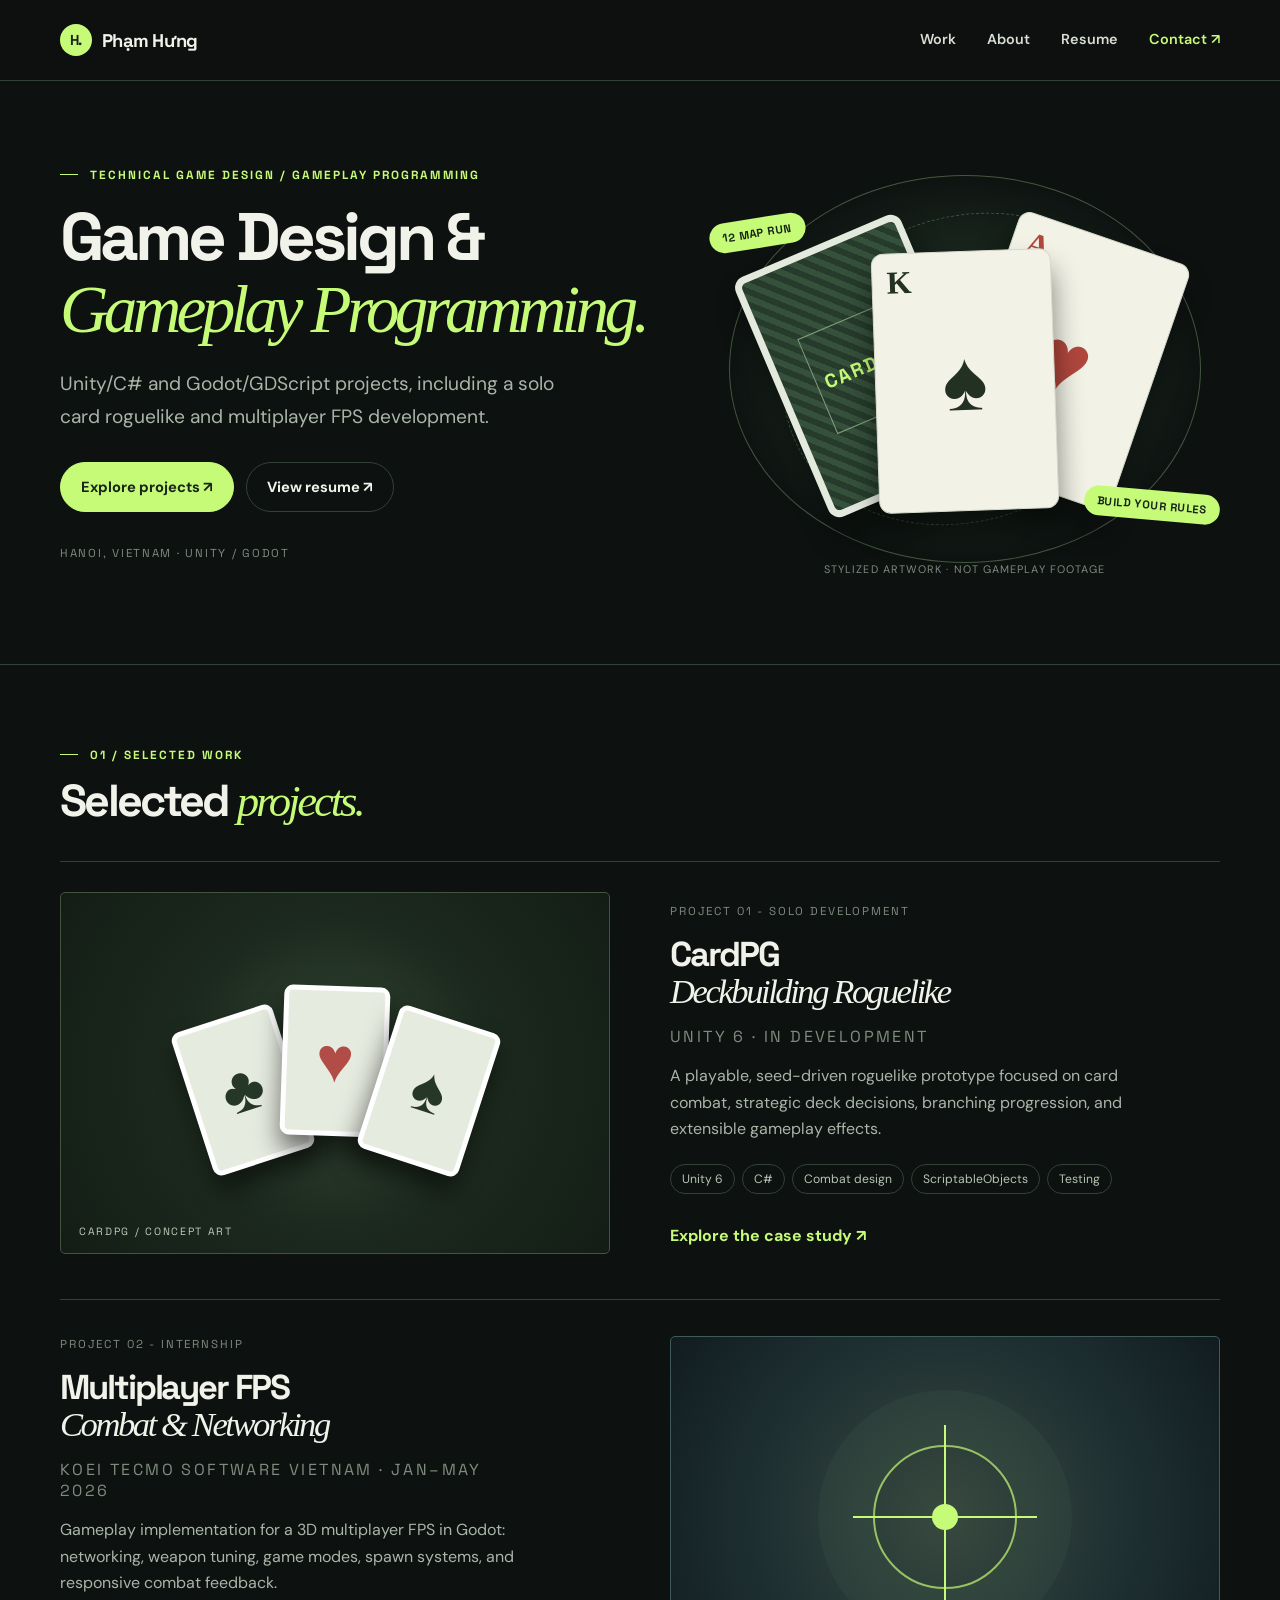
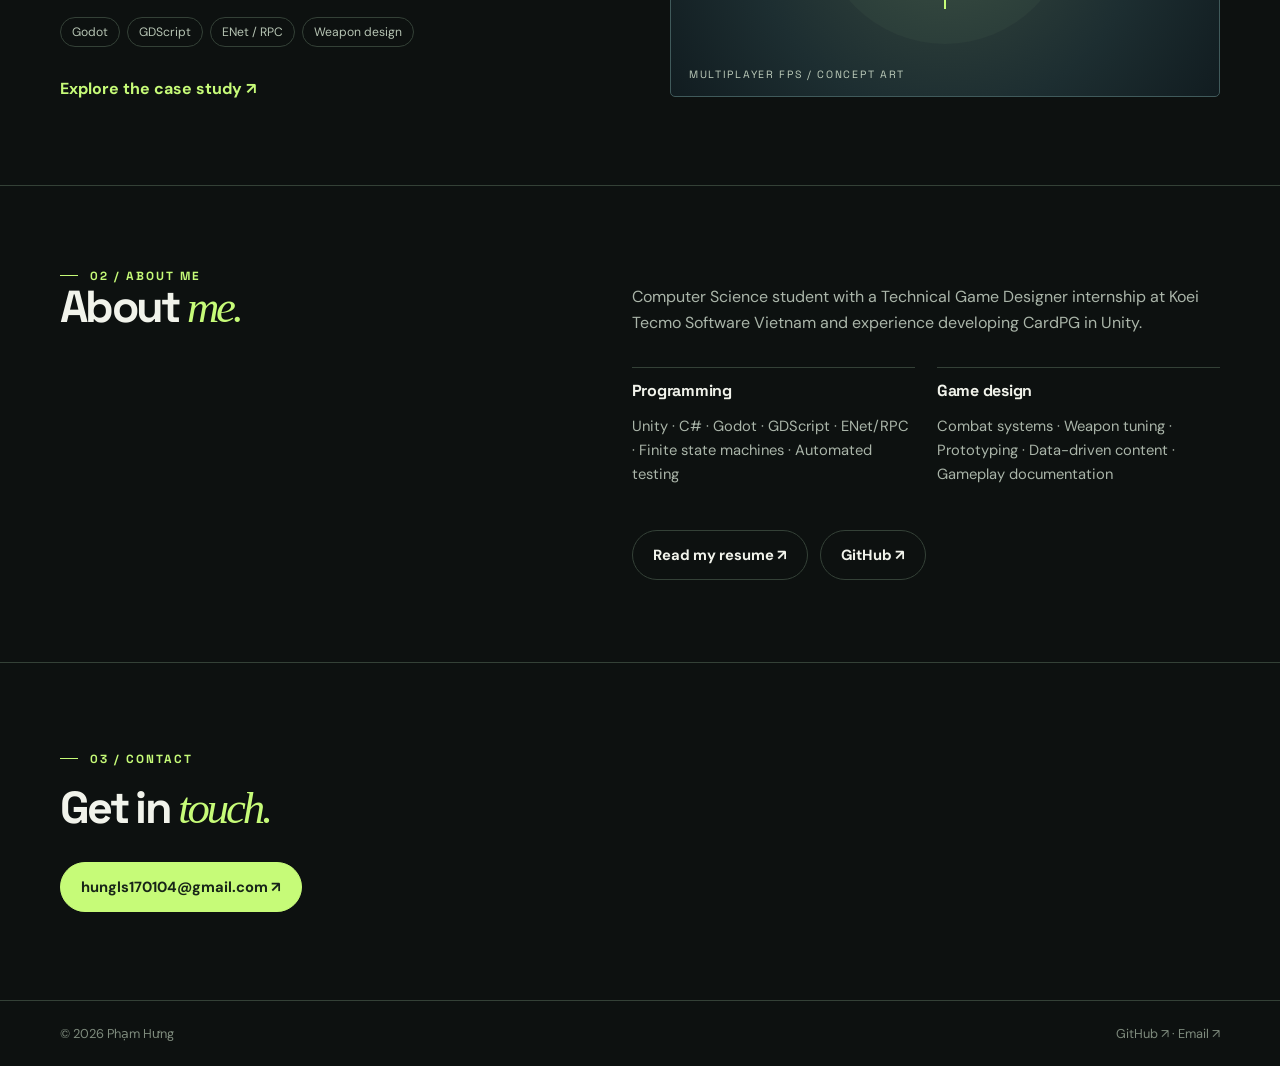
==== index.html @ 1d142c97 "Remove promotional filler and use direct portfolio headings" ====
<!doctype html><html lang="en"><head><meta charset="utf-8"><meta name="viewport" content="width=device-width,initial-scale=1"><meta name="theme-color" content="#0d1110"><meta name="description" content="Phạm Hưng - Technical Game Designer & Gameplay Programmer. Explore CardPG, gameplay systems, and multiplayer FPS work."><title>Phạm Hưng - Technical Game Designer & Gameplay Programmer</title><link rel="icon" href="favicon.svg" type="image/svg+xml"><link rel="stylesheet" href="style.css"></head><body>
<a class="skip" href="#main">Skip to content</a><header class="header"><div class="shell nav"><a class="brand" href="index.html"><b>H.</b> Phạm Hưng</a><button class="menu" aria-label="Toggle menu" aria-controls="navlinks" aria-expanded="false">Menu</button><nav id="navlinks" class="nav-links" aria-label="Main navigation"><a href="#work">Work</a><a href="#about">About</a><a href="resume.html">Resume</a><a href="mailto:hungls170104@gmail.com">Contact ↗</a></nav></div></header>
<main id="main"><section class="hero"><div class="shell hero-grid"><div><div class="eyebrow">Technical Game Design / Gameplay Programming</div><h1>Game Design &amp; <span class="serif accent">Gameplay Programming.</span></h1><p class="lead">Unity/C# and Godot/GDScript projects, including a solo card roguelike and multiplayer FPS development.</p><div class="btn-row"><a class="btn primary" href="#work">Explore projects ↗</a><a class="btn outline" href="resume.html">View resume ↗</a></div><p class="tiny home-note">Hanoi, Vietnam · Unity / Godot</p></div><div class="hero-art" role="img" aria-label="Conceptual illustration of three playing cards representing CardPG, not actual gameplay"><div class="playing-card left"></div><div class="playing-card right"><span>A</span>♥</div><div class="playing-card middle"><span>K</span>♠</div><span class="chip one">12 MAP RUN</span><span class="chip two">BUILD YOUR RULES</span><span class="art-label">Stylized artwork · not gameplay footage</span></div></div></section>
<section class="section" id="work"><div class="shell"><div class="section-head"><div><span class="eyebrow">01 / Selected work</span><h2>Selected <span class="serif accent">projects.</span></h2></div></div>
<article class="project"><div class="art" role="img" aria-label="Stylized playing-card illustration, not a real screenshot"><div class="mini-card">♣</div><div class="mini-card">♥</div><div class="mini-card">♠</div><small>CardPG / Concept art</small></div><div><span class="meta">Project 01 - Solo development</span><h3>CardPG<br><span class="serif">Deckbuilding Roguelike</span></h3><p class="tiny">Unity 6 · In development</p><p>A playable, seed-driven roguelike prototype focused on card combat, strategic deck decisions, branching progression, and extensible gameplay effects.</p><div class="tags"><span>Unity 6</span><span>C#</span><span>Combat design</span><span>ScriptableObjects</span><span>Testing</span></div><a class="link" href="cardpg.html">Explore the case study ↗</a></div></article>
<article class="project reverse"><div class="art fps-art" role="img" aria-label="Abstract FPS crosshair illustration, not company game footage"><div class="crosshair"><b></b></div><small>Multiplayer FPS / Concept art</small></div><div><span class="meta">Project 02 - Internship</span><h3>Multiplayer FPS<br><span class="serif">Combat &amp; Networking</span></h3><p class="tiny">Koei Tecmo Software Vietnam · Jan–May 2026</p><p>Gameplay implementation for a 3D multiplayer FPS in Godot: networking, weapon tuning, game modes, spawn systems, and responsive combat feedback.</p><div class="tags"><span>Godot</span><span>GDScript</span><span>ENet / RPC</span><span>Weapon design</span></div><a class="link" href="fps.html">Explore the case study ↗</a></div></article></div></section>
<section class="section" id="about"><div class="shell cols"><div><span class="eyebrow">02 / About me</span><h2>About <span class="serif accent">me.</span></h2></div><div><p>Computer Science student with a Technical Game Designer internship at Koei Tecmo Software Vietnam and experience developing CardPG in Unity.</p><div class="skills"><div><h3>Programming</h3><p>Unity · C# · Godot · GDScript · ENet/RPC · Finite state machines · Automated testing</p></div><div><h3>Game design</h3><p>Combat systems · Weapon tuning · Prototyping · Data-driven content · Gameplay documentation</p></div></div><div class="btn-row"><a class="btn outline" href="resume.html">Read my resume ↗</a><a class="btn outline" href="https://github.com/phamhung1701" target="_blank" rel="noopener noreferrer">GitHub ↗</a></div></div></div></section>
<section class="contact" id="contact"><div class="shell"><span class="eyebrow">03 / Contact</span><h2>Get in <span class="serif accent">touch.</span></h2><div class="btn-row"><a class="btn primary" href="mailto:hungls170104@gmail.com">hungls170104@gmail.com ↗</a></div></div></section></main>
<footer class="footer"><div class="shell"><span>© <span data-year>2026</span> Phạm Hưng</span><span><a href="https://github.com/phamhung1701" target="_blank" rel="noopener noreferrer">GitHub ↗</a> · <a href="mailto:hungls170104@gmail.com">Email ↗</a></span></div></footer><script src="script.js" defer></script></body></html>
---- style.css ----
@import url('https://fonts.googleapis.com/css2?family=DM+Sans:wght@400;500;600;700&family=Space+Grotesk:wght@400;500;600;700&display=swap');
:root{--bg:#0d1110;--panel:#17201a;--line:#344137;--text:#f1f3eb;--muted:#aab5a9;--dim:#7e8b7d;--accent:#c6fb78;--ink:#182518;--max:1160px}
*{box-sizing:border-box}html{scroll-behavior:smooth}body{margin:0;background:var(--bg);color:var(--text);font-family:'DM Sans',system-ui,sans-serif;line-height:1.65}a{color:inherit;text-decoration:none}button{font:inherit}p{color:var(--muted)}h1,h2,h3{font-family:'Space Grotesk',sans-serif;letter-spacing:-.06em;line-height:1.08;margin:0}h1{font-size:clamp(3.05rem,5.3vw,4.55rem)}h2{font-size:clamp(2rem,3.5vw,3.2rem)}h3{font-size:clamp(1.5rem,2.4vw,2.4rem)}::selection{background:var(--accent);color:var(--ink)}:focus-visible{outline:2px solid var(--accent);outline-offset:5px}.skip{position:absolute;left:10px;top:-80px;background:var(--accent);color:#111;padding:10px;z-index:9}.skip:focus{top:10px}
.shell{width:min(calc(100% - 78px),var(--max));margin:auto}.header{border-bottom:1px solid var(--line);background:#0d1110ee;position:relative;z-index:5}.nav{height:80px;display:flex;align-items:center;justify-content:space-between}.brand{display:flex;align-items:center;gap:10px;font:700 1.15rem 'Space Grotesk',sans-serif;letter-spacing:-.04em}.brand b{background:var(--accent);color:var(--ink);width:32px;height:32px;display:grid;place-items:center;border-radius:50%;font-size:.9rem}.nav-links{display:flex;gap:31px;align-items:center}.nav-links a{font-size:.9rem;color:#d9ded4;font-weight:600}.nav-links a:hover,.nav-links a:last-child{color:var(--accent)}.menu{display:none;background:transparent;color:var(--text);border:1px solid var(--line);padding:6px 12px;border-radius:5px}
.eyebrow{font:700 .74rem 'Space Grotesk',sans-serif;color:var(--accent);letter-spacing:.17em;text-transform:uppercase;display:flex;align-items:center;gap:12px}.eyebrow:before{content:'';width:18px;height:1px;background:var(--accent)}.serif{font-family:Georgia,serif;font-style:italic;font-weight:400;letter-spacing:-.07em}.accent{color:var(--accent)}.lead{font-size:clamp(1.02rem,1.5vw,1.2rem);max-width:610px;line-height:1.72}.btn-row{display:flex;gap:12px;flex-wrap:wrap;margin-top:29px}.btn{display:inline-flex;align-items:center;justify-content:center;padding:12px 20px;border:1px solid var(--line);border-radius:40px;font-size:.92rem;font-weight:700;min-height:47px;transition:transform .2s,border-color .2s}.btn:hover{transform:translateY(-2px);border-color:var(--accent)}.btn.primary{background:var(--accent);color:var(--ink);border-color:var(--accent)}.btn.primary:hover{background:#e1ffac}.btn.outline{color:var(--text)}.link{color:var(--accent);font-weight:700;display:inline-block;margin-top:8px}.link:hover{text-decoration:underline;text-underline-offset:5px}
.hero{border-bottom:1px solid var(--line);overflow:hidden}.hero-grid{display:grid;grid-template-columns:1.1fr .9fr;align-items:center;gap:25px;min-height:575px;padding:78px 0 85px}.hero h1{font-size:clamp(3.05rem,5.25vw,4.55rem);margin:19px 0 20px;max-width:670px}.hero .lead{max-width:510px}.tiny{font:.72rem 'Space Grotesk',sans-serif;text-transform:uppercase;letter-spacing:.15em;color:var(--dim)}.home-note{margin-top:34px}.hero-art{height:420px;position:relative;display:grid;place-items:center}.hero-art:before{content:'';position:absolute;width:92%;height:92%;border-radius:50%;border:1px solid #445640;background:radial-gradient(ellipse,#273727 0%,#152019 53%,transparent 73%)}.hero-art:after{content:'';position:absolute;width:72%;height:72%;border:1px dashed #445640;border-radius:50%;transform:rotate(-20deg)}.playing-card{position:absolute;width:180px;height:260px;background:#f2f2e7;border:1px solid #d6dacb;border-radius:12px;display:grid;place-items:center;color:#223122;font:700 5.3rem Georgia,serif;box-shadow:0 20px 28px #0007;z-index:2}.playing-card span{position:absolute;left:14px;top:10px;font-size:2rem}.playing-card.left{transform:translate(-100px,-3px) rotate(-23deg);background:repeating-linear-gradient(45deg,#263b2b 0 6px,#35503b 6px 12px);border:7px solid #e3eadd;color:var(--accent)}.playing-card.left:before{content:'CARDPG';font:700 1.2rem 'Space Grotesk',sans-serif;letter-spacing:.1em;border:1px solid #829d7b;padding:38px 8px}.playing-card.middle{transform:translate(0,12px) rotate(-2deg)}.playing-card.right{color:#b0473d;transform:translate(100px,-8px) rotate(19deg)}.chip{position:absolute;z-index:4;border-radius:30px;padding:8px 13px;background:var(--accent);color:var(--ink);font:700 .7rem 'Space Grotesk',sans-serif;letter-spacing:.05em}.chip.one{top:14%;left:0;transform:rotate(-9deg)}.chip.two{bottom:14%;right:0;transform:rotate(5deg)}.art-label{position:absolute;bottom:0;z-index:4;font-size:.68rem;text-transform:uppercase;letter-spacing:.1em;color:var(--dim)}
.section{padding:82px 0;border-bottom:1px solid var(--line)}.section-head{display:flex;justify-content:space-between;align-items:end;gap:35px;margin-bottom:36px}.section-head h2{margin-top:15px}.section-head p{max-width:325px;margin-bottom:0}.project{display:grid;grid-template-columns:1fr 1fr;gap:60px;align-items:center;border-top:1px solid var(--line);padding:30px 0 45px}.project:last-child{padding-bottom:0}.project.reverse .art{order:2}.art{aspect-ratio:1.52;position:relative;display:grid;place-items:center;overflow:hidden;background:radial-gradient(circle at center,#354a35,#1c291e 48%,#131d16);border:1px solid #425440;border-radius:5px}.mini-card{position:absolute;width:106px;height:150px;background:#e6ebe0;color:#263627;border:5px solid white;border-radius:9px;display:grid;place-items:center;font:700 4rem Georgia,serif;box-shadow:0 15px 25px #0008}.mini-card:nth-child(1){transform:translate(-92px,17px) rotate(-18deg)}.mini-card:nth-child(2){color:#b24c46;transform:translate(0,-12px) rotate(2deg)}.mini-card:nth-child(3){transform:translate(94px,18px) rotate(18deg)}.art small{position:absolute;bottom:15px;left:18px;color:#bdccbb;font:.66rem 'Space Grotesk',sans-serif;text-transform:uppercase;letter-spacing:.16em}.fps-art{background:radial-gradient(circle,#38493f,#1d2e31 60%,#111c20);border-color:#405a5b}.crosshair{width:144px;height:144px;border:2px solid #c6fb78b2;border-radius:50%;position:relative;box-shadow:0 0 0 55px #b2e7980a}.crosshair:before,.crosshair:after{content:'';position:absolute;background:var(--accent)}.crosshair:before{height:2px;width:184px;left:-22px;top:69px}.crosshair:after{width:2px;height:184px;left:69px;top:-22px}.crosshair b{position:absolute;inset:57px;background:var(--accent);border-radius:50%}.meta{font:.72rem 'Space Grotesk',sans-serif;color:var(--dim);text-transform:uppercase;letter-spacing:.16em}.project h3{font-size:clamp(1.85rem,2.7vw,2.7rem);margin:12px 0}.project p{font-size:1rem;max-width:460px}.tags{display:flex;gap:7px;flex-wrap:wrap;margin:21px 0}.tags span{border:1px solid var(--line);color:#b6c4b3;border-radius:30px;font-size:.76rem;padding:4px 11px}.cols{display:grid;grid-template-columns:.9fr 1.1fr;gap:90px}.statement{font:500 clamp(1.3rem,2.05vw,1.8rem)/1.46 'Space Grotesk',sans-serif;color:var(--text);letter-spacing:-.035em}.skills{display:grid;grid-template-columns:1fr 1fr;gap:22px;margin-top:30px}.skills div{border-top:1px solid var(--line);padding-top:14px}.skills h3{font-size:1rem;letter-spacing:-.015em}.skills p{font-size:.92rem}.contact{padding:88px 0}.contact h2{margin:18px 0}.footer{border-top:1px solid var(--line);padding:22px 0;color:var(--dim);font-size:.8rem}.footer .shell{display:flex;justify-content:space-between;gap:12px;flex-wrap:wrap}.footer a:hover{color:var(--accent)}
/* Case study pages */
.page-hero{padding:72px 0 49px;border-bottom:1px solid var(--line)}.crumb{font:.76rem 'Space Grotesk',sans-serif;color:var(--dim);letter-spacing:.06em}.crumb a:hover{color:var(--accent)}.page-hero h1{margin:23px 0 18px;font-size:clamp(2.75rem,5.1vw,4.65rem)}.page-hero .lead{max-width:790px}.facts{border-top:1px solid var(--line);display:grid;grid-template-columns:repeat(4,1fr);gap:18px;margin-top:44px;padding-top:28px}.facts dt{font:.69rem 'Space Grotesk',sans-serif;color:var(--dim);text-transform:uppercase;letter-spacing:.16em}.facts dd{margin:5px 0 0;font-size:.93rem}.case-body{display:grid;grid-template-columns:180px minmax(0,800px);gap:90px;padding:60px 0 72px}.case-nav{align-self:start;position:sticky;top:24px;display:grid;gap:13px}.case-nav a{font-size:.84rem;color:var(--dim)}.case-nav a:hover{color:var(--accent)}.case-content section{margin-bottom:63px;scroll-margin-top:26px}.case-content h2{margin:14px 0 20px;font-size:clamp(1.92rem,2.9vw,2.65rem)}.case-content h3{font-size:1.25rem;letter-spacing:-.04em;margin:30px 0 10px}.case-content p,.case-content li{font-size:1rem;line-height:1.76}.case-content li{color:var(--muted);padding-bottom:7px}.callout{padding:23px 26px;background:#1d2a1e;border-left:3px solid var(--accent);margin:28px 0}.callout p{margin:0;color:#dde8da}.diagram{border:1px solid #445343;background:#162019;border-radius:4px;margin:33px 0;padding:24px}.diagram-grid{display:grid;grid-template-columns:repeat(4,1fr);gap:10px}.diagram-grid div{border:1px solid #5a6b57;padding:16px 9px;text-align:center;border-radius:4px;background:#243126;display:grid;align-content:center;min-height:100px}.diagram-grid strong{font:.88rem 'Space Grotesk',sans-serif}.diagram-grid small{color:#bac8b8;font-size:.72rem;margin-top:7px}.caption{font-size:.8rem;color:var(--dim);margin-top:14px}.capture{padding:40px;text-align:center;min-height:230px;display:grid;align-content:center;justify-items:center;border:1px dashed #566956;background:repeating-linear-gradient(135deg,#1a241d 0 13px,#1c291f 13px 14px);margin:30px 0}.capture strong{font:.7rem 'Space Grotesk',sans-serif;letter-spacing:.15em;color:var(--accent);text-transform:uppercase}.capture p{font-size:.87rem;max-width:400px}.pairs{display:grid;grid-template-columns:1fr 1fr;gap:30px}.pairs>div{border-top:1px solid var(--line);padding-top:15px}.pairs h3{margin-top:5px}
/* Printable web resume */
.resume-wrap{max-width:900px;padding:65px 0 95px;margin:auto}.resume-wrap h1{font-size:clamp(2.45rem,4vw,3.6rem);margin:15px 0 25px}.resume-paper{background:#f8f8f1;color:#1e271e;padding:45px 56px;border-radius:4px;margin-top:30px}.resume-paper h2{font-size:1.17rem;border-bottom:1px solid #afb5a8;margin:27px 0 11px;padding-bottom:5px;color:#152019;letter-spacing:-.02em}.resume-paper h3{font-size:1.05rem;letter-spacing:-.03em}.resume-paper h1{font-size:2.05rem;color:#152019;margin:0}.resume-paper p,.resume-paper li{font-size:.93rem;line-height:1.6;color:#39453a}.resume-paper li{margin-bottom:5px}.resume-paper ul{padding-left:19px;margin:8px 0}.resume-paper a{color:#316331;text-decoration:underline}.resume-row{display:flex;align-items:baseline;justify-content:space-between;gap:20px}.resume-row span{font-size:.85rem;color:#627164;white-space:nowrap}.resume-sub{font-style:italic;margin:4px 0}.print-note{color:var(--dim);font-size:.85rem;margin-top:16px}
@media(max-width:1000px){.hero-grid{grid-template-columns:1fr 350px}.hero-art{transform:scale(.82)}.project{gap:35px}.case-body{gap:50px}}
@media(max-width:760px){.shell{width:min(calc(100% - 38px),var(--max))}.nav{height:70px}.menu{display:block}.nav-links{display:none;position:absolute;left:0;right:0;top:70px;padding:23px;background:#121a14;border-bottom:1px solid var(--line);flex-direction:column;align-items:flex-start;gap:17px}.nav-links.open{display:flex}.hero-grid{grid-template-columns:1fr;padding:63px 0 69px;min-height:auto}.hero-art{transform:scale(.76);height:340px;margin:-15px 0 -40px}.hero h1{font-size:clamp(2.75rem,9.8vw,3.8rem)}.section{padding:66px 0}.section-head{display:block;margin-bottom:26px}.section-head p{margin-top:17px}.project{grid-template-columns:1fr;gap:22px}.project.reverse .art{order:0}.art{aspect-ratio:1.55}.cols{grid-template-columns:1fr;gap:22px}.contact{padding:75px 0}.page-hero{padding:56px 0 42px}.facts{grid-template-columns:1fr 1fr;gap:22px}.case-body{grid-template-columns:1fr;gap:30px;padding:44px 0}.case-nav{position:static;display:flex;flex-wrap:wrap;gap:13px 20px}.diagram-grid{grid-template-columns:1fr 1fr}.pairs{grid-template-columns:1fr}.resume-wrap{padding:42px 0}.resume-paper{padding:30px 25px}.resume-row{display:block}.resume-row span{display:block;margin-top:5px}}
@media(max-width:390px){.hero-art{transform:scale(.67);margin:-45px 0 -65px}.skills{grid-template-columns:1fr}}
@media(prefers-reduced-motion:reduce){html{scroll-behavior:auto}.btn{transition:none}}
@media print{.header,.footer,.no-print{display:none!important}body{background:#fff}.resume-wrap{padding:0;width:100%}.resume-paper{margin:0;padding:0;background:#fff}.resume-paper h2{margin-top:14px}.resume-paper p,.resume-paper li{font-size:9.5pt}.resume-paper li{margin-bottom:2px}@page{size:A4;margin:15mm}}
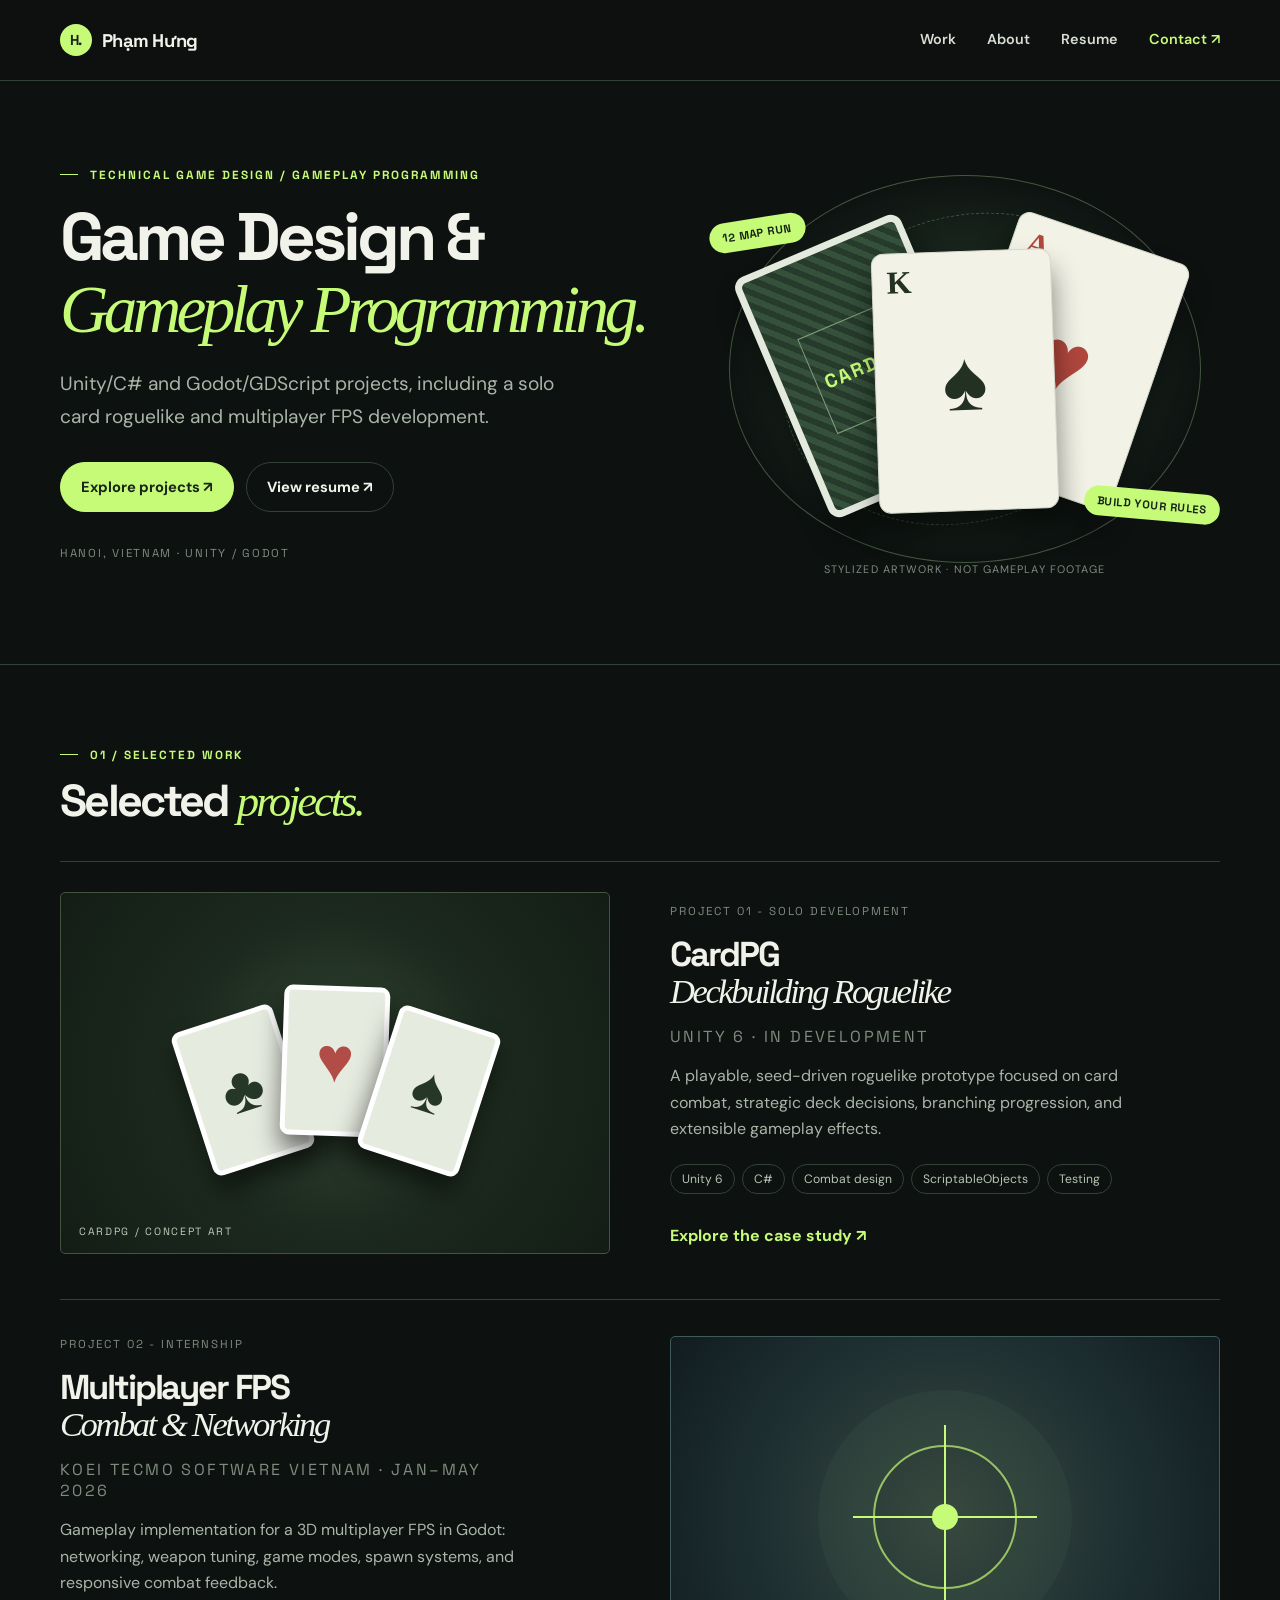
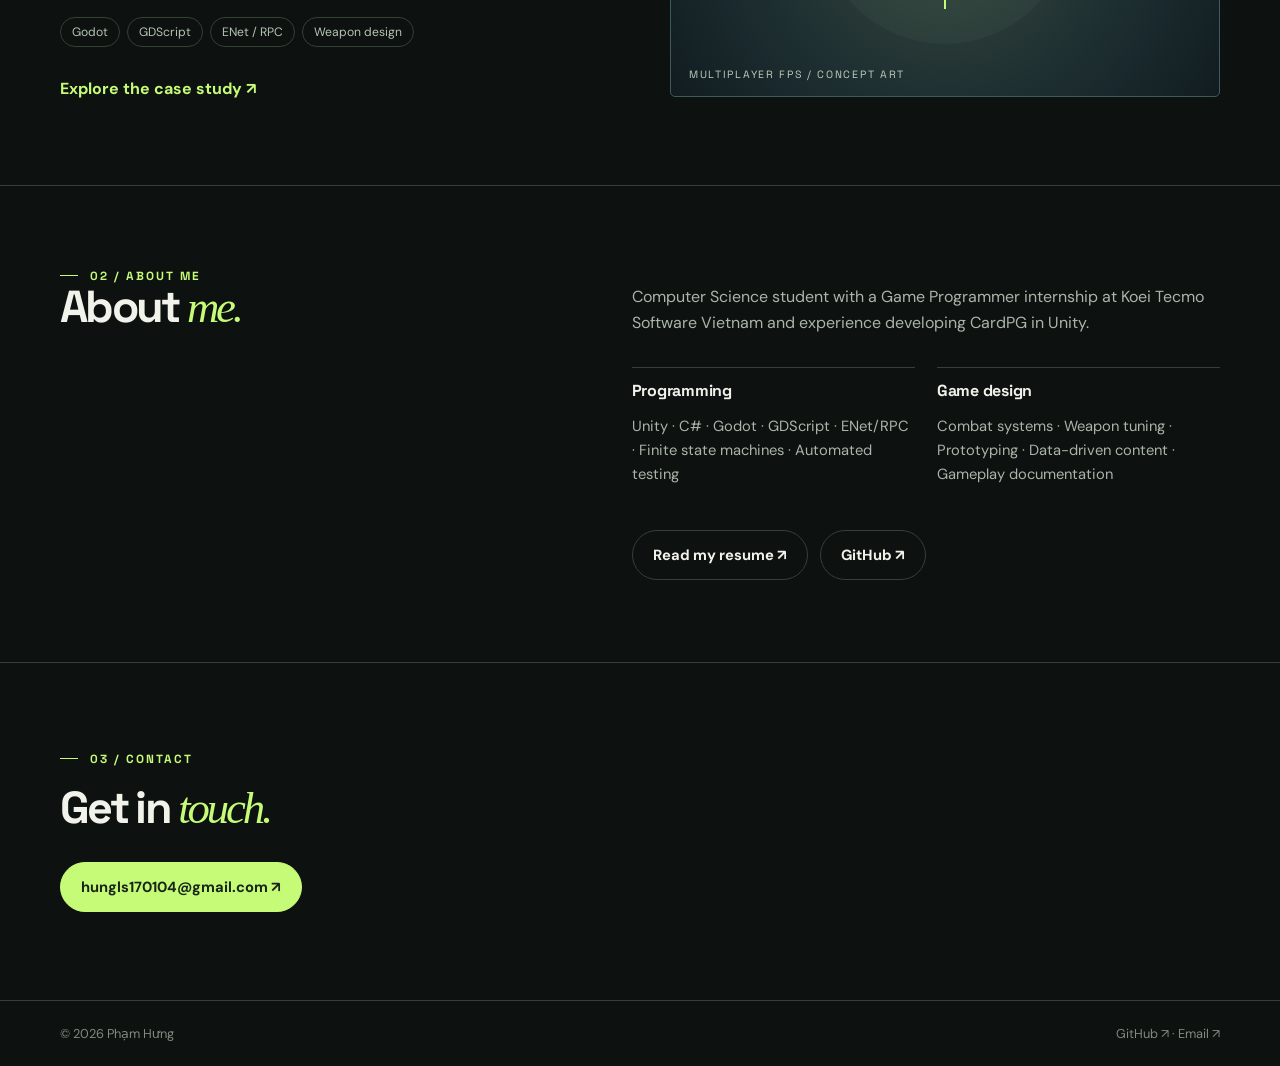
==== commit 2ed456a7: "Correct Koei Tecmo job title to Game Programmer" ====
--- a/index.html
+++ b/index.html
@@ -4,6 +4,6 @@
 <section class="section" id="work"><div class="shell"><div class="section-head"><div><span class="eyebrow">01 / Selected work</span><h2>Selected <span class="serif accent">projects.</span></h2></div></div>
 <article class="project"><div class="art" role="img" aria-label="Stylized playing-card illustration, not a real screenshot"><div class="mini-card">♣</div><div class="mini-card">♥</div><div class="mini-card">♠</div><small>CardPG / Concept art</small></div><div><span class="meta">Project 01 - Solo development</span><h3>CardPG<br><span class="serif">Deckbuilding Roguelike</span></h3><p class="tiny">Unity 6 · In development</p><p>A playable, seed-driven roguelike prototype focused on card combat, strategic deck decisions, branching progression, and extensible gameplay effects.</p><div class="tags"><span>Unity 6</span><span>C#</span><span>Combat design</span><span>ScriptableObjects</span><span>Testing</span></div><a class="link" href="cardpg.html">Explore the case study ↗</a></div></article>
 <article class="project reverse"><div class="art fps-art" role="img" aria-label="Abstract FPS crosshair illustration, not company game footage"><div class="crosshair"><b></b></div><small>Multiplayer FPS / Concept art</small></div><div><span class="meta">Project 02 - Internship</span><h3>Multiplayer FPS<br><span class="serif">Combat &amp; Networking</span></h3><p class="tiny">Koei Tecmo Software Vietnam · Jan–May 2026</p><p>Gameplay implementation for a 3D multiplayer FPS in Godot: networking, weapon tuning, game modes, spawn systems, and responsive combat feedback.</p><div class="tags"><span>Godot</span><span>GDScript</span><span>ENet / RPC</span><span>Weapon design</span></div><a class="link" href="fps.html">Explore the case study ↗</a></div></article></div></section>
-<section class="section" id="about"><div class="shell cols"><div><span class="eyebrow">02 / About me</span><h2>About <span class="serif accent">me.</span></h2></div><div><p>Computer Science student with a Technical Game Designer internship at Koei Tecmo Software Vietnam and experience developing CardPG in Unity.</p><div class="skills"><div><h3>Programming</h3><p>Unity · C# · Godot · GDScript · ENet/RPC · Finite state machines · Automated testing</p></div><div><h3>Game design</h3><p>Combat systems · Weapon tuning · Prototyping · Data-driven content · Gameplay documentation</p></div></div><div class="btn-row"><a class="btn outline" href="resume.html">Read my resume ↗</a><a class="btn outline" href="https://github.com/phamhung1701" target="_blank" rel="noopener noreferrer">GitHub ↗</a></div></div></div></section>
+<section class="section" id="about"><div class="shell cols"><div><span class="eyebrow">02 / About me</span><h2>About <span class="serif accent">me.</span></h2></div><div><p>Computer Science student with a Game Programmer internship at Koei Tecmo Software Vietnam and experience developing CardPG in Unity.</p><div class="skills"><div><h3>Programming</h3><p>Unity · C# · Godot · GDScript · ENet/RPC · Finite state machines · Automated testing</p></div><div><h3>Game design</h3><p>Combat systems · Weapon tuning · Prototyping · Data-driven content · Gameplay documentation</p></div></div><div class="btn-row"><a class="btn outline" href="resume.html">Read my resume ↗</a><a class="btn outline" href="https://github.com/phamhung1701" target="_blank" rel="noopener noreferrer">GitHub ↗</a></div></div></div></section>
 <section class="contact" id="contact"><div class="shell"><span class="eyebrow">03 / Contact</span><h2>Get in <span class="serif accent">touch.</span></h2><div class="btn-row"><a class="btn primary" href="mailto:hungls170104@gmail.com">hungls170104@gmail.com ↗</a></div></div></section></main>
 <footer class="footer"><div class="shell"><span>© <span data-year>2026</span> Phạm Hưng</span><span><a href="https://github.com/phamhung1701" target="_blank" rel="noopener noreferrer">GitHub ↗</a> · <a href="mailto:hungls170104@gmail.com">Email ↗</a></span></div></footer><script src="script.js" defer></script></body></html>
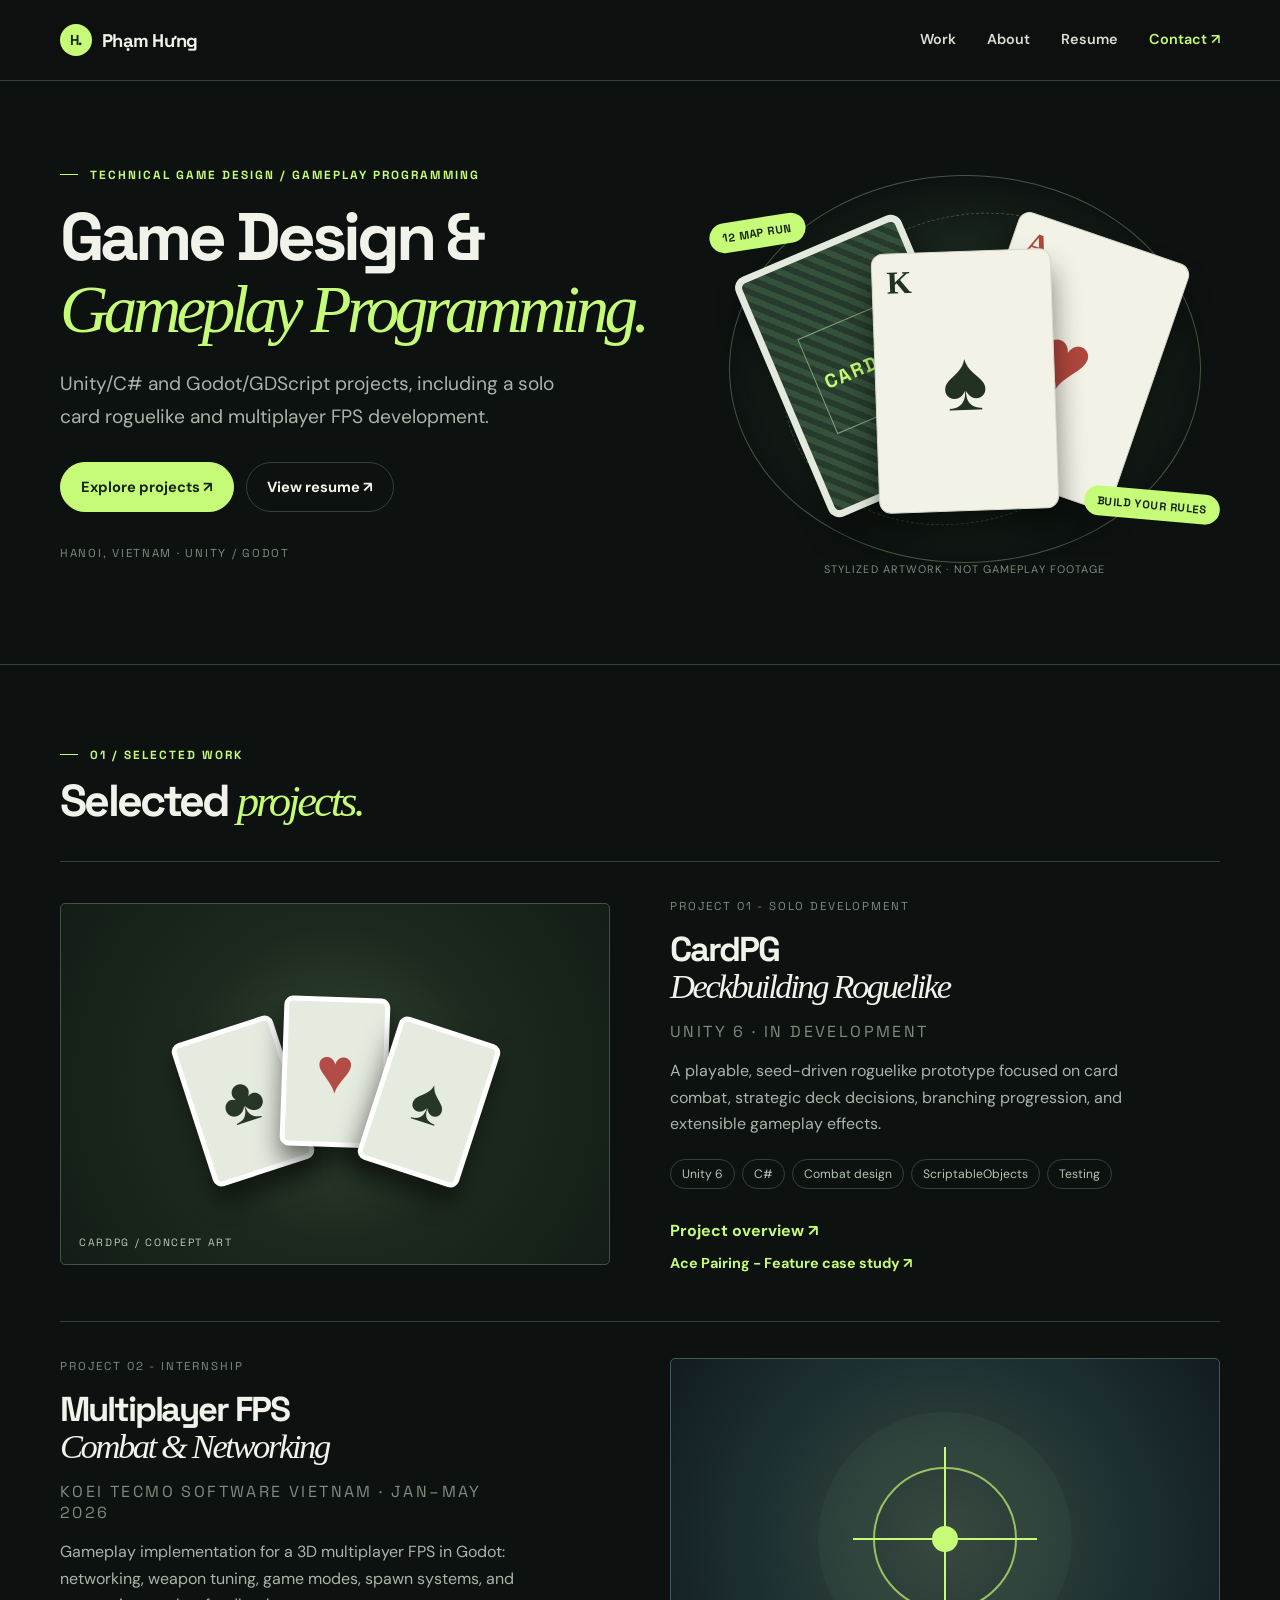
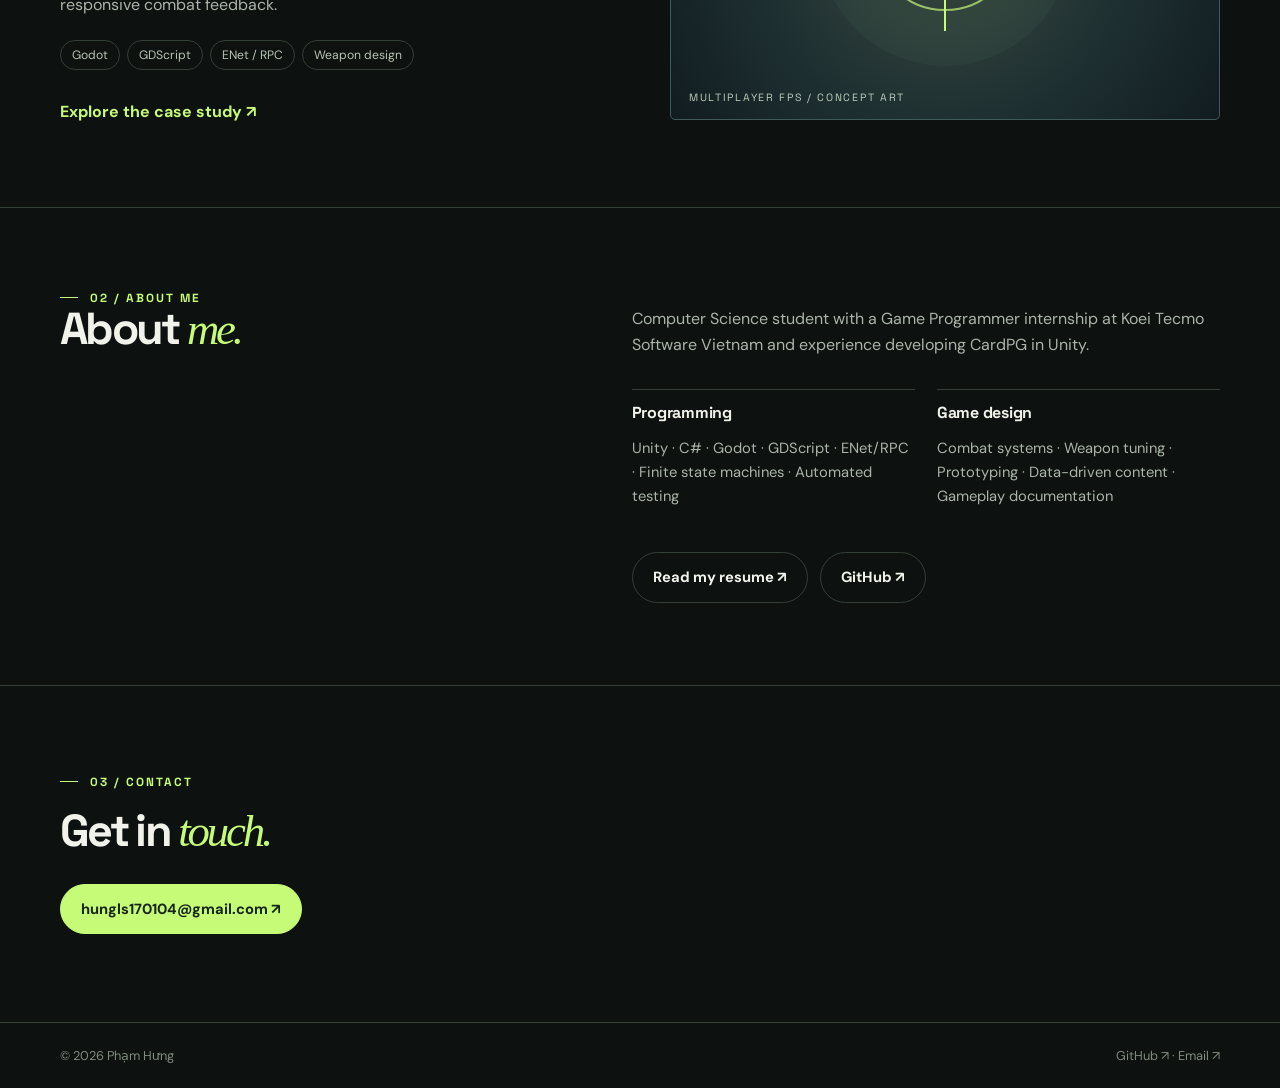
==== commit ed2f6949: "Publish CardPG GDD and Ace Pairing feature case study" ====
--- a/index.html
+++ b/index.html
@@ -2,7 +2,7 @@
 <a class="skip" href="#main">Skip to content</a><header class="header"><div class="shell nav"><a class="brand" href="index.html"><b>H.</b> Phạm Hưng</a><button class="menu" aria-label="Toggle menu" aria-controls="navlinks" aria-expanded="false">Menu</button><nav id="navlinks" class="nav-links" aria-label="Main navigation"><a href="#work">Work</a><a href="#about">About</a><a href="resume.html">Resume</a><a href="mailto:hungls170104@gmail.com">Contact ↗</a></nav></div></header>
 <main id="main"><section class="hero"><div class="shell hero-grid"><div><div class="eyebrow">Technical Game Design / Gameplay Programming</div><h1>Game Design &amp; <span class="serif accent">Gameplay Programming.</span></h1><p class="lead">Unity/C# and Godot/GDScript projects, including a solo card roguelike and multiplayer FPS development.</p><div class="btn-row"><a class="btn primary" href="#work">Explore projects ↗</a><a class="btn outline" href="resume.html">View resume ↗</a></div><p class="tiny home-note">Hanoi, Vietnam · Unity / Godot</p></div><div class="hero-art" role="img" aria-label="Conceptual illustration of three playing cards representing CardPG, not actual gameplay"><div class="playing-card left"></div><div class="playing-card right"><span>A</span>♥</div><div class="playing-card middle"><span>K</span>♠</div><span class="chip one">12 MAP RUN</span><span class="chip two">BUILD YOUR RULES</span><span class="art-label">Stylized artwork · not gameplay footage</span></div></div></section>
 <section class="section" id="work"><div class="shell"><div class="section-head"><div><span class="eyebrow">01 / Selected work</span><h2>Selected <span class="serif accent">projects.</span></h2></div></div>
-<article class="project"><div class="art" role="img" aria-label="Stylized playing-card illustration, not a real screenshot"><div class="mini-card">♣</div><div class="mini-card">♥</div><div class="mini-card">♠</div><small>CardPG / Concept art</small></div><div><span class="meta">Project 01 - Solo development</span><h3>CardPG<br><span class="serif">Deckbuilding Roguelike</span></h3><p class="tiny">Unity 6 · In development</p><p>A playable, seed-driven roguelike prototype focused on card combat, strategic deck decisions, branching progression, and extensible gameplay effects.</p><div class="tags"><span>Unity 6</span><span>C#</span><span>Combat design</span><span>ScriptableObjects</span><span>Testing</span></div><a class="link" href="cardpg.html">Explore the case study ↗</a></div></article>
+<article class="project"><div class="art" role="img" aria-label="Stylized playing-card illustration, not a real screenshot"><div class="mini-card">♣</div><div class="mini-card">♥</div><div class="mini-card">♠</div><small>CardPG / Concept art</small></div><div><span class="meta">Project 01 - Solo development</span><h3>CardPG<br><span class="serif">Deckbuilding Roguelike</span></h3><p class="tiny">Unity 6 · In development</p><p>A playable, seed-driven roguelike prototype focused on card combat, strategic deck decisions, branching progression, and extensible gameplay effects.</p><div class="tags"><span>Unity 6</span><span>C#</span><span>Combat design</span><span>ScriptableObjects</span><span>Testing</span></div><a class="link" href="cardpg.html">Project overview ↗</a><br><a class="link secondary-link" href="ace-pairing.html">Ace Pairing - Feature case study ↗</a></div></article>
 <article class="project reverse"><div class="art fps-art" role="img" aria-label="Abstract FPS crosshair illustration, not company game footage"><div class="crosshair"><b></b></div><small>Multiplayer FPS / Concept art</small></div><div><span class="meta">Project 02 - Internship</span><h3>Multiplayer FPS<br><span class="serif">Combat &amp; Networking</span></h3><p class="tiny">Koei Tecmo Software Vietnam · Jan–May 2026</p><p>Gameplay implementation for a 3D multiplayer FPS in Godot: networking, weapon tuning, game modes, spawn systems, and responsive combat feedback.</p><div class="tags"><span>Godot</span><span>GDScript</span><span>ENet / RPC</span><span>Weapon design</span></div><a class="link" href="fps.html">Explore the case study ↗</a></div></article></div></section>
 <section class="section" id="about"><div class="shell cols"><div><span class="eyebrow">02 / About me</span><h2>About <span class="serif accent">me.</span></h2></div><div><p>Computer Science student with a Game Programmer internship at Koei Tecmo Software Vietnam and experience developing CardPG in Unity.</p><div class="skills"><div><h3>Programming</h3><p>Unity · C# · Godot · GDScript · ENet/RPC · Finite state machines · Automated testing</p></div><div><h3>Game design</h3><p>Combat systems · Weapon tuning · Prototyping · Data-driven content · Gameplay documentation</p></div></div><div class="btn-row"><a class="btn outline" href="resume.html">Read my resume ↗</a><a class="btn outline" href="https://github.com/phamhung1701" target="_blank" rel="noopener noreferrer">GitHub ↗</a></div></div></div></section>
 <section class="contact" id="contact"><div class="shell"><span class="eyebrow">03 / Contact</span><h2>Get in <span class="serif accent">touch.</span></h2><div class="btn-row"><a class="btn primary" href="mailto:hungls170104@gmail.com">hungls170104@gmail.com ↗</a></div></div></section></main>
--- a/style.css
+++ b/style.css
@@ -15,3 +15,6 @@
 @media(max-width:390px){.hero-art{transform:scale(.67);margin:-45px 0 -65px}.skills{grid-template-columns:1fr}}
 @media(prefers-reduced-motion:reduce){html{scroll-behavior:auto}.btn{transition:none}}
 @media print{.header,.footer,.no-print{display:none!important}body{background:#fff}.resume-wrap{padding:0;width:100%}.resume-paper{margin:0;padding:0;background:#fff}.resume-paper h2{margin-top:14px}.resume-paper p,.resume-paper li{font-size:9.5pt}.resume-paper li{margin-bottom:2px}@page{size:A4;margin:15mm}}
+
+/* Case study documentation and Ace Pairing; compact sizing follows existing typography */
+.secondary-link{font-size:.9rem;margin-top:8px}.feature-callout{display:grid;grid-template-columns:1.5fr .8fr;align-items:center;gap:20px;padding:25px;border:1px solid var(--line);border-radius:6px;background:#1a251c;margin:27px 0}.feature-callout h3{margin:12px 0 8px;font-size:clamp(1.25rem,2vw,1.8rem)}.feature-callout p{font-size:.95rem;margin:0}.feature-mini-cards{display:flex;align-items:center;justify-content:center;gap:12px;min-height:130px}.mini-ace{width:81px;height:112px;display:flex;flex-direction:column;align-items:center;justify-content:center;background:#f0f2e8;color:#263529;font:700 2.25rem Georgia,serif;border:5px solid white;border-radius:7px;box-shadow:0 9px 23px #0006;transform:rotate(-7deg)}.mini-ace.red{color:#ab413e;transform:rotate(7deg)}.mini-ace b{font-size:1.35rem;line-height:1}.mini-plus{font:600 1.4rem 'Space Grotesk',sans-serif;color:var(--accent)}.doc-grid{display:grid;grid-template-columns:repeat(2,minmax(0,1fr));gap:16px;margin:28px 0}.doc-card{display:block;border:1px solid var(--line);background:#151e17;border-radius:6px;padding:23px;transition:border-color .2s}.doc-card:hover{border-color:var(--accent)}.doc-card .doc-type{font:.68rem 'Space Grotesk',sans-serif;letter-spacing:.1em;color:var(--accent);text-transform:uppercase}.doc-card h3{margin:11px 0;font-size:1.34rem}.doc-card p{font-size:.92rem;line-height:1.58}.doc-card .link{font-size:.85rem}.rule-table-wrap{overflow:auto;border:1px solid var(--line);border-radius:5px;margin:24px 0}.rule-table{width:100%;border-collapse:collapse;font-size:.93rem}.rule-table th{text-align:left;background:#253227;color:var(--text);font:600 .82rem 'Space Grotesk',sans-serif}.rule-table td{color:var(--muted);background:#151d17}.rule-table td,.rule-table th{padding:13px 17px;border-bottom:1px solid var(--line);vertical-align:top}.rule-table tr:last-child td{border-bottom:0}.rule-table td:first-child{color:var(--text);font-weight:600;min-width:135px}.flow-steps{margin:28px 0;display:grid;gap:9px}.flow-steps>div{display:flex;align-items:center;gap:20px;background:#17221a;border:1px solid var(--line);border-radius:5px;padding:13px 18px;color:#cad8c8;font-size:.96rem}.flow-steps strong{color:var(--accent);font:.75rem 'Space Grotesk',sans-serif;letter-spacing:.08em}.case-content code{font-size:.87em;color:var(--accent);overflow-wrap:anywhere}@media(max-width:760px){.feature-callout{grid-template-columns:1fr}.feature-mini-cards{min-height:115px}.doc-grid{grid-template-columns:1fr}.rule-table td,.rule-table th{padding:11px 12px}}
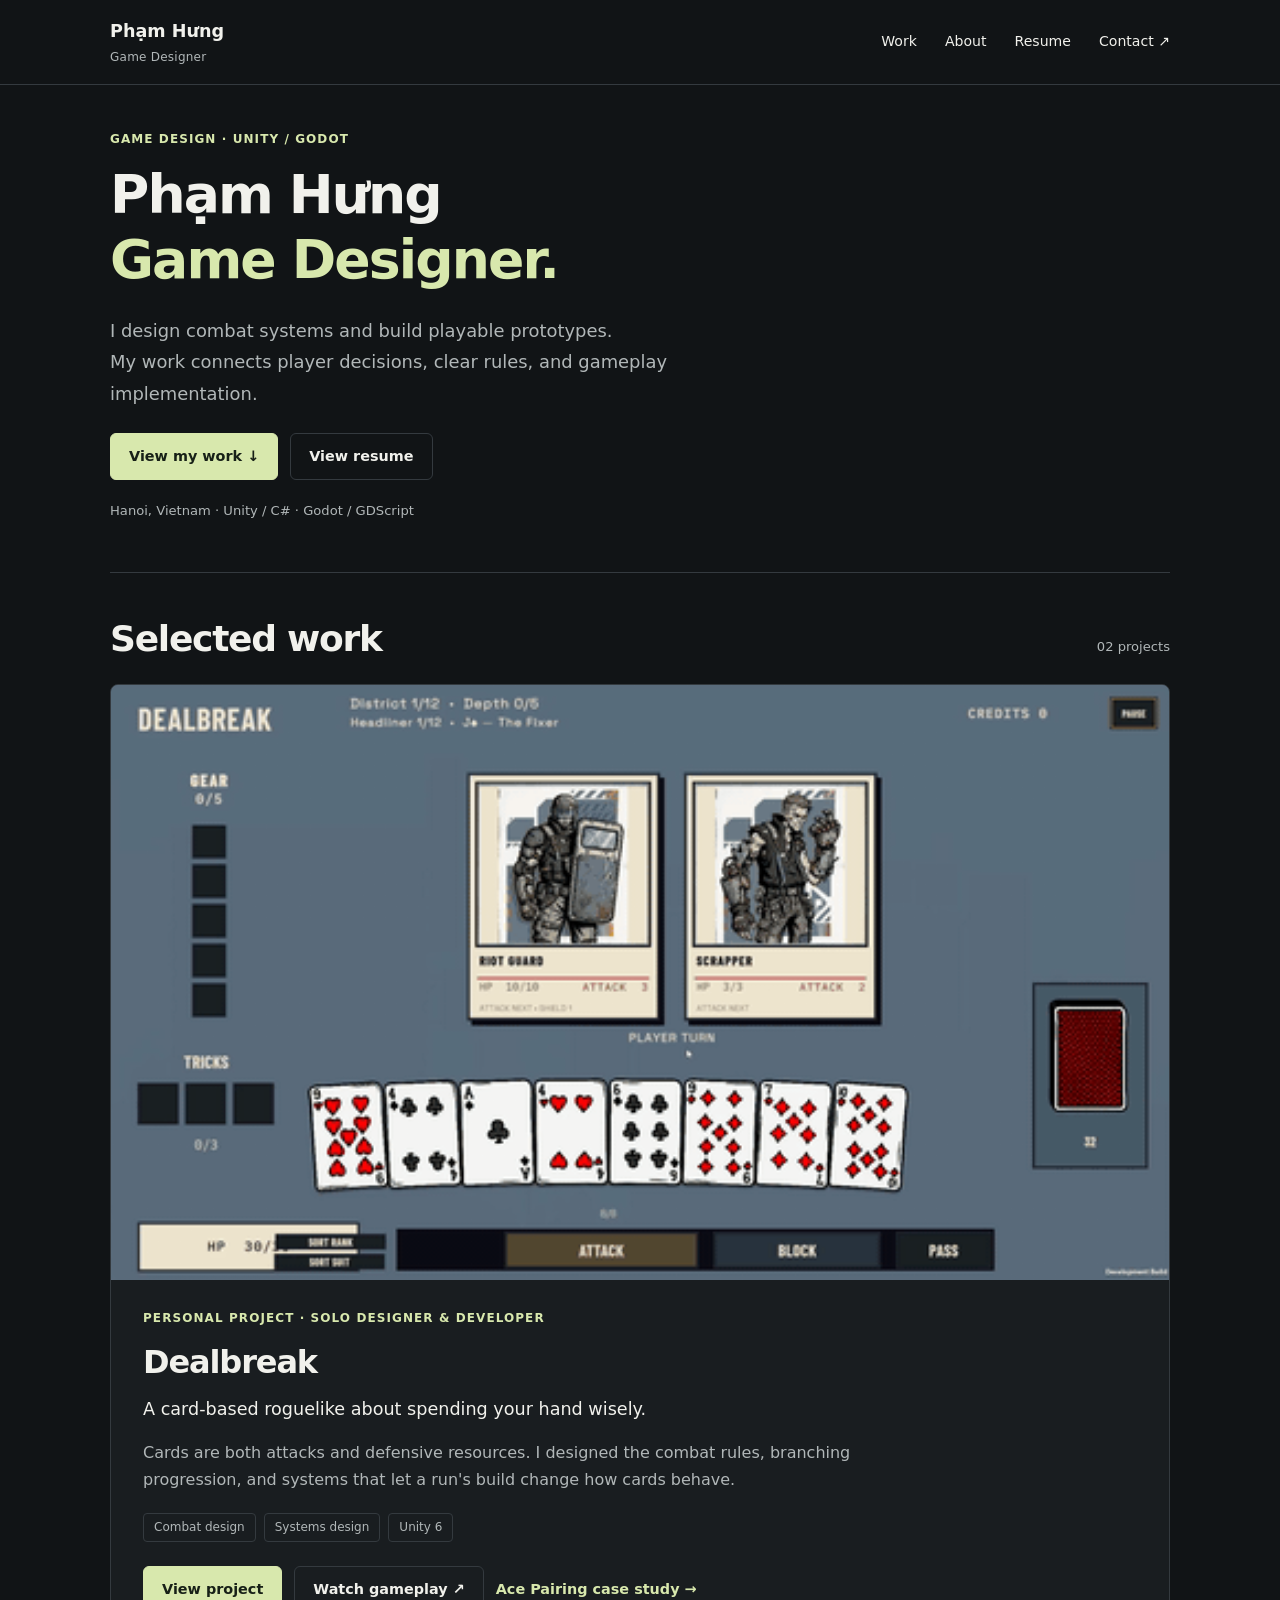
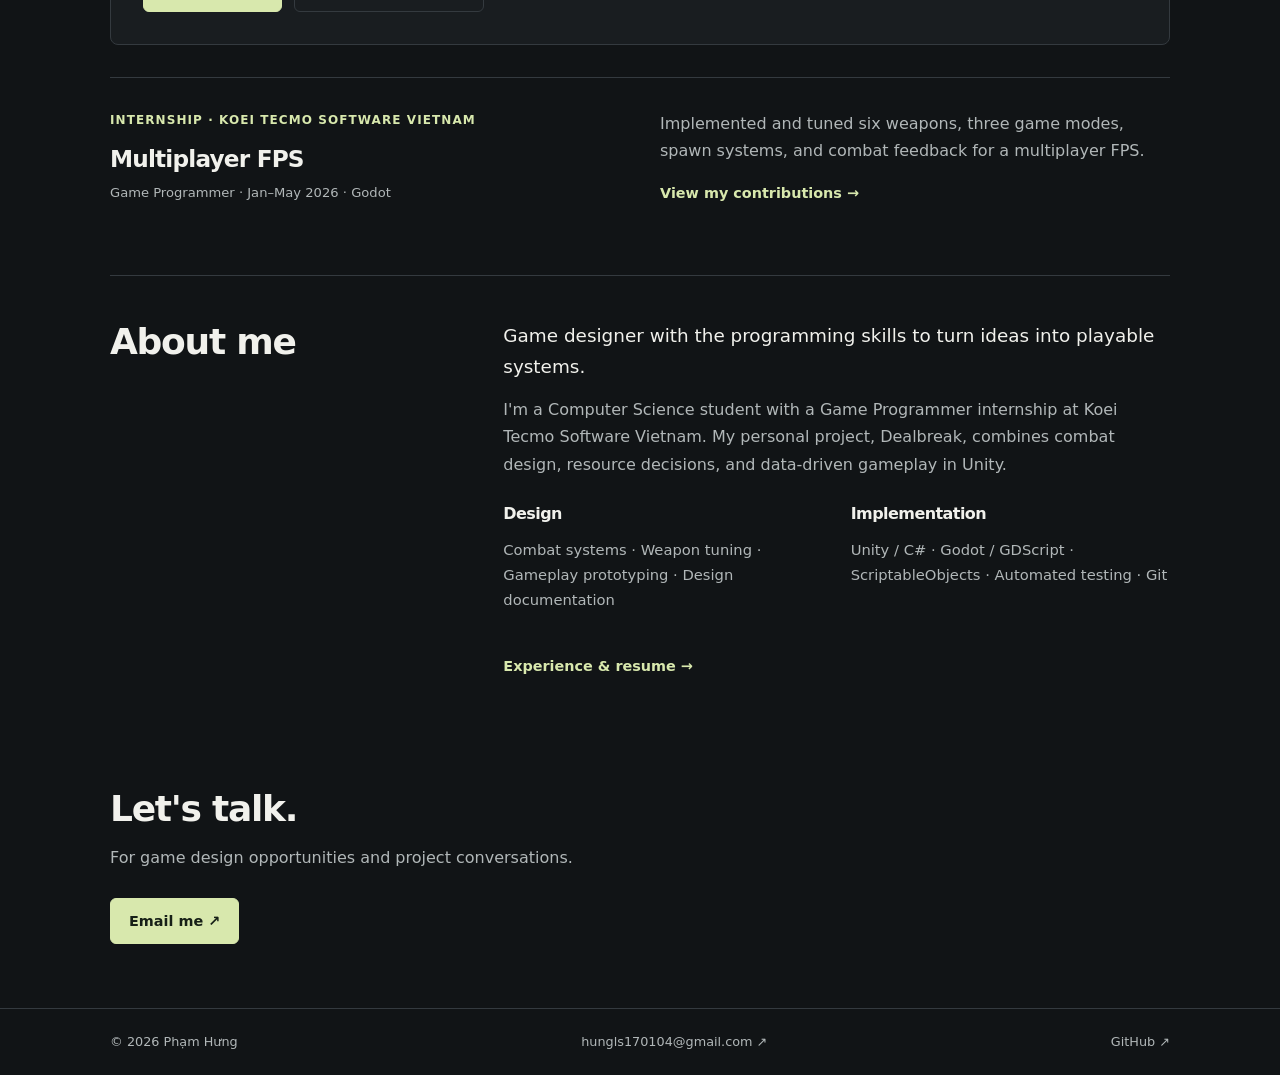
==== commit 520f6c02: "Simplify game design portfolio and showcase Dealbreak gameplay" ====
--- a/index.html
+++ b/index.html
@@ -1,9 +1,8 @@
-<!doctype html><html lang="en"><head><meta charset="utf-8"><meta name="viewport" content="width=device-width,initial-scale=1"><meta name="theme-color" content="#0d1110"><meta name="description" content="Phạm Hưng - Technical Game Designer & Gameplay Programmer. Explore CardPG, gameplay systems, and multiplayer FPS work."><title>Phạm Hưng - Technical Game Designer & Gameplay Programmer</title><link rel="icon" href="favicon.svg" type="image/svg+xml"><link rel="stylesheet" href="style.css"></head><body>
-<a class="skip" href="#main">Skip to content</a><header class="header"><div class="shell nav"><a class="brand" href="index.html"><b>H.</b> Phạm Hưng</a><button class="menu" aria-label="Toggle menu" aria-controls="navlinks" aria-expanded="false">Menu</button><nav id="navlinks" class="nav-links" aria-label="Main navigation"><a href="#work">Work</a><a href="#about">About</a><a href="resume.html">Resume</a><a href="mailto:hungls170104@gmail.com">Contact ↗</a></nav></div></header>
-<main id="main"><section class="hero"><div class="shell hero-grid"><div><div class="eyebrow">Technical Game Design / Gameplay Programming</div><h1>Game Design &amp; <span class="serif accent">Gameplay Programming.</span></h1><p class="lead">Unity/C# and Godot/GDScript projects, including a solo card roguelike and multiplayer FPS development.</p><div class="btn-row"><a class="btn primary" href="#work">Explore projects ↗</a><a class="btn outline" href="resume.html">View resume ↗</a></div><p class="tiny home-note">Hanoi, Vietnam · Unity / Godot</p></div><div class="hero-art" role="img" aria-label="Conceptual illustration of three playing cards representing CardPG, not actual gameplay"><div class="playing-card left"></div><div class="playing-card right"><span>A</span>♥</div><div class="playing-card middle"><span>K</span>♠</div><span class="chip one">12 MAP RUN</span><span class="chip two">BUILD YOUR RULES</span><span class="art-label">Stylized artwork · not gameplay footage</span></div></div></section>
-<section class="section" id="work"><div class="shell"><div class="section-head"><div><span class="eyebrow">01 / Selected work</span><h2>Selected <span class="serif accent">projects.</span></h2></div></div>
-<article class="project"><div class="art" role="img" aria-label="Stylized playing-card illustration, not a real screenshot"><div class="mini-card">♣</div><div class="mini-card">♥</div><div class="mini-card">♠</div><small>CardPG / Concept art</small></div><div><span class="meta">Project 01 - Solo development</span><h3>CardPG<br><span class="serif">Deckbuilding Roguelike</span></h3><p class="tiny">Unity 6 · In development</p><p>A playable, seed-driven roguelike prototype focused on card combat, strategic deck decisions, branching progression, and extensible gameplay effects.</p><div class="tags"><span>Unity 6</span><span>C#</span><span>Combat design</span><span>ScriptableObjects</span><span>Testing</span></div><a class="link" href="cardpg.html">Project overview ↗</a><br><a class="link secondary-link" href="ace-pairing.html">Ace Pairing - Feature case study ↗</a></div></article>
-<article class="project reverse"><div class="art fps-art" role="img" aria-label="Abstract FPS crosshair illustration, not company game footage"><div class="crosshair"><b></b></div><small>Multiplayer FPS / Concept art</small></div><div><span class="meta">Project 02 - Internship</span><h3>Multiplayer FPS<br><span class="serif">Combat &amp; Networking</span></h3><p class="tiny">Koei Tecmo Software Vietnam · Jan–May 2026</p><p>Gameplay implementation for a 3D multiplayer FPS in Godot: networking, weapon tuning, game modes, spawn systems, and responsive combat feedback.</p><div class="tags"><span>Godot</span><span>GDScript</span><span>ENet / RPC</span><span>Weapon design</span></div><a class="link" href="fps.html">Explore the case study ↗</a></div></article></div></section>
-<section class="section" id="about"><div class="shell cols"><div><span class="eyebrow">02 / About me</span><h2>About <span class="serif accent">me.</span></h2></div><div><p>Computer Science student with a Game Programmer internship at Koei Tecmo Software Vietnam and experience developing CardPG in Unity.</p><div class="skills"><div><h3>Programming</h3><p>Unity · C# · Godot · GDScript · ENet/RPC · Finite state machines · Automated testing</p></div><div><h3>Game design</h3><p>Combat systems · Weapon tuning · Prototyping · Data-driven content · Gameplay documentation</p></div></div><div class="btn-row"><a class="btn outline" href="resume.html">Read my resume ↗</a><a class="btn outline" href="https://github.com/phamhung1701" target="_blank" rel="noopener noreferrer">GitHub ↗</a></div></div></div></section>
-<section class="contact" id="contact"><div class="shell"><span class="eyebrow">03 / Contact</span><h2>Get in <span class="serif accent">touch.</span></h2><div class="btn-row"><a class="btn primary" href="mailto:hungls170104@gmail.com">hungls170104@gmail.com ↗</a></div></div></section></main>
-<footer class="footer"><div class="shell"><span>© <span data-year>2026</span> Phạm Hưng</span><span><a href="https://github.com/phamhung1701" target="_blank" rel="noopener noreferrer">GitHub ↗</a> · <a href="mailto:hungls170104@gmail.com">Email ↗</a></span></div></footer><script src="script.js" defer></script></body></html>+<!doctype html>
+<html lang="en"><head><meta charset="utf-8"><meta name="viewport" content="width=device-width,initial-scale=1"><meta name="theme-color" content="#111416"><meta name="description" content="Phạm Hưng — Game Designer with Unity and Godot experience. Explore Dealbreak, combat design, and multiplayer FPS contributions."><title>Game Design Portfolio — Phạm Hưng</title><link rel="icon" href="favicon.svg" type="image/svg+xml"><link rel="stylesheet" href="style.css"></head><body><a class="skip" href="#main">Skip to content</a><header class="header"><div class="shell nav"><a class="brand" href="index.html">Phạm Hưng<span>Game Designer</span></a><button class="menu" aria-label="Toggle menu" aria-controls="navlinks" aria-expanded="false">Menu</button><nav id="navlinks" class="nav-links" aria-label="Main navigation"><a href="index.html#work">Work</a><a href="index.html#about">About</a><a href="resume.html">Resume</a><a href="mailto:hungls170104@gmail.com">Contact ↗</a></nav></div></header><main id="main">
+<section class="hero shell"><p class="eyebrow">Game design · Unity / Godot</p><h1>Phạm Hưng<span class="accent">Game Designer.</span></h1><p class="lead">I design combat systems and build playable prototypes.<br> My work connects player decisions, clear rules, and gameplay implementation.</p><div class="btn-row"><a class="btn primary" href="#work">View my work ↓</a><a class="btn outline" href="resume.html">View resume</a></div><p class="tiny">Hanoi, Vietnam · Unity / C# · Godot / GDScript</p></section>
+<section class="section shell" id="work"><div class="section-head"><h2>Selected work</h2><span class="muted">02 projects</span></div>
+<article class="featured"><a class="project-image" href="dealbreak.html" aria-label="Explore Dealbreak"><img src="assets/drag-attack.png" alt="Dealbreak gameplay: a hand of playing cards facing two enemies" width="1920" height="1080" fetchpriority="high"></a><div class="project-copy"><p class="eyebrow">Personal project · Solo designer &amp; developer</p><h3>Dealbreak</h3><p class="subtitle">A card-based roguelike about spending your hand wisely.</p><p>Cards are both attacks and defensive resources. I designed the combat rules, branching progression, and systems that let a run's build change how cards behave.</p><div class="tags"><span>Combat design</span><span>Systems design</span><span>Unity 6</span></div><div class="btn-row"><a class="btn primary" href="dealbreak.html">View project</a><a class="btn outline" href="https://youtu.be/S6R79Jhc0YA" target="_blank" rel="noopener noreferrer">Watch gameplay ↗</a><a class="link" href="ace-pairing.html">Ace Pairing case study →</a></div></div></article>
+<article class="project compact"><div><p class="eyebrow">Internship · Koei Tecmo Software Vietnam</p><h3>Multiplayer FPS</h3><p class="tiny">Game Programmer · Jan–May 2026 · Godot</p></div><div><p>Implemented and tuned six weapons, three game modes, spawn systems, and combat feedback for a multiplayer FPS.</p><a class="link" href="fps.html">View my contributions →</a></div></article></section>
+<section class="section shell" id="about"><div class="cols"><div><h2>About me</h2></div><div><p class="intro">Game designer with the programming skills to turn ideas into playable systems.</p><p>I'm a Computer Science student with a Game Programmer internship at Koei Tecmo Software Vietnam. My personal project, Dealbreak, combines combat design, resource decisions, and data-driven gameplay in Unity.</p><div class="skills"><div><h3>Design</h3><p>Combat systems · Weapon tuning · Gameplay prototyping · Design documentation</p></div><div><h3>Implementation</h3><p>Unity / C# · Godot / GDScript · ScriptableObjects · Automated testing · Git</p></div></div><a class="link" href="resume.html">Experience &amp; resume →</a></div></div></section>
+<section class="contact shell"><h2>Let's talk.</h2><p>For game design opportunities and project conversations.</p><a class="btn primary" href="mailto:hungls170104@gmail.com">Email me ↗</a></section></main><footer class="footer"><div class="shell"><span>© <span data-year>2026</span> Phạm Hưng</span><a href="mailto:hungls170104@gmail.com">hungls170104@gmail.com ↗</a><a href="https://github.com/phamhung1701" target="_blank" rel="noopener noreferrer">GitHub ↗</a></div></footer><script src="script.js" defer></script></body></html>
--- a/style.css
+++ b/style.css
@@ -1,20 +1,9 @@
+:root{color-scheme:dark;--bg:#111416;--panel:#191d20;--line:#343a3f;--text:#f1f1ec;--muted:#b1b7b8;--accent:#d8e8ad;--max:1060px}
+*{box-sizing:border-box}html{scroll-behavior:smooth}body{margin:0;background:var(--bg);color:var(--text);font:16px/1.7 system-ui,-apple-system,'Segoe UI',sans-serif}a{color:inherit;text-decoration:none}button{font:inherit;cursor:pointer}img{display:block;width:100%;height:auto}h1,h2,h3{margin:0;line-height:1.2;letter-spacing:-.035em}h1{font-size:clamp(2.8rem,6vw,4.3rem)}h2{font-size:clamp(1.7rem,3vw,2.25rem)}h3{font-size:1.45rem}p,li{color:var(--muted)}p{margin:14px 0}a:hover{color:var(--accent)}::selection{background:var(--accent);color:var(--bg)}:focus-visible{outline:2px solid var(--accent);outline-offset:5px}.shell{width:min(calc(100% - 64px),var(--max));margin-inline:auto}.skip{position:absolute;top:-100px;left:15px;padding:10px;background:var(--accent);color:var(--bg);z-index:10}.skip:focus{top:12px}.header{border-bottom:1px solid var(--line)}.nav{height:84px;display:flex;align-items:center;justify-content:space-between;gap:20px}.brand{font-weight:650;font-size:1.1rem}.brand span{display:block;color:var(--muted);font-size:.75rem;font-weight:400;letter-spacing:.02em}.nav-links{display:flex;gap:28px;font-size:.88rem}.menu{display:none;background:var(--panel);color:var(--text);border:1px solid var(--line);padding:7px 14px;border-radius:5px}.hero{padding-block:68px 56px}.hero h1 span{display:block}.eyebrow{color:var(--accent);font-size:.75rem;font-weight:600;letter-spacing:.09em;text-transform:uppercase}.hero .eyebrow{margin-top:0}.lead{font-size:1.12rem;max-width:710px;line-height:1.75}.hero .lead{margin-top:23px}.accent{color:var(--accent)}.serif{font:inherit;letter-spacing:inherit}.tiny,.meta,.caption,.crumb,.muted{font-size:.82rem;color:var(--muted)}.tiny{margin-top:24px}.btn-row{display:flex;align-items:center;gap:12px;flex-wrap:wrap;margin-top:24px}.btn{display:inline-flex;align-items:center;justify-content:center;border:1px solid var(--line);border-radius:6px;padding:10px 18px;min-height:44px;font-size:.9rem;font-weight:600}.btn.primary{background:var(--accent);color:#172017;border-color:var(--accent)}.btn:hover{border-color:var(--accent)}.btn.primary:hover{background:#e5f2c5}.link{display:inline-block;color:var(--accent);font-size:.9rem;font-weight:600}.link:hover{text-decoration:underline;text-underline-offset:4px}.section{padding-block:44px 56px;border-top:1px solid var(--line)}.section-head{display:flex;justify-content:space-between;align-items:baseline;margin-bottom:24px}.featured{border:1px solid var(--line);border-radius:8px;overflow:hidden;background:var(--panel)}.project-image{display:block;background:#526373}.project-image img{aspect-ratio:16/9;object-fit:contain}.project-copy{padding:28px 32px 32px}.project-copy .eyebrow{margin-top:0}.project-copy h3{font-size:2rem}.project-copy p{max-width:790px}.subtitle{color:var(--text);font-size:1.1rem}.project-copy p{max-width:790px}.tags{display:flex;gap:8px;flex-wrap:wrap;margin-top:20px}.tags span{font-size:.75rem;border:1px solid var(--line);padding:3px 10px;border-radius:4px;color:var(--muted)}.project.compact{display:grid;grid-template-columns:1fr 1fr;gap:40px;padding-top:32px;margin-top:32px;border-top:1px solid var(--line)}.compact .tiny{margin-top:10px}.compact .eyebrow{margin-top:0}.compact p:first-child{margin-top:0}.cols{display:grid;grid-template-columns:1fr 2fr;gap:60px}.intro{color:var(--text);font-size:1.15rem;margin-top:0}.skills{display:grid;grid-template-columns:1fr 1fr;gap:28px;margin:26px 0}.skills h3{font-size:1rem}.skills p{font-size:.92rem}.contact{padding-block:52px 64px}.contact .btn{margin-top:12px}.footer{border-top:1px solid var(--line);padding-block:22px;font-size:.8rem;color:var(--muted)}.footer .shell{display:flex;gap:20px;justify-content:space-between;flex-wrap:wrap}
+.page-hero{padding-block:42px}.page-hero .eyebrow{margin-top:28px}.page-hero h1{margin-block:12px 18px}.facts{display:grid;grid-template-columns:repeat(4,minmax(0,1fr));gap:20px;border-top:1px solid var(--line);padding-top:22px;margin:28px 0 0}.facts dt{font-size:.74rem;color:var(--muted)}.facts dd{margin:5px 0 0;font-size:.9rem}.case-body{display:grid;grid-template-columns:155px minmax(0,1fr);gap:48px;border-top:1px solid var(--line);padding-block:40px 30px}.case-nav{position:sticky;top:28px;align-self:start;display:grid;gap:12px;font-size:.82rem;color:var(--muted)}.case-content section{margin-bottom:48px;scroll-margin-top:24px}.case-content h2{margin-bottom:20px}.case-content h3{font-size:1.05rem;margin:20px 0 8px}.case-content li{margin-bottom:8px}.pairs{display:grid;grid-template-columns:1fr 1fr;gap:28px;margin-top:24px}.pairs>div{border-top:1px solid var(--line)}.pairs h3{margin-top:18px}.media{margin:26px 0;border:1px solid var(--line);border-radius:6px;overflow:hidden;background:var(--panel)}.media img{aspect-ratio:16/9;object-fit:contain;background:#526373}.media figcaption{display:flex;align-items:center;justify-content:space-between;gap:16px;padding:12px 15px;color:var(--muted);font-size:.78rem}.motion-toggle{flex-shrink:0;border:1px solid var(--line);background:transparent;color:var(--accent);border-radius:4px;padding:6px 12px;font-size:.78rem;min-height:36px}.motion-toggle:hover{border-color:var(--accent)}details{border-block:1px solid var(--line);padding:15px 0;margin:24px 0}summary{cursor:pointer;font-size:.9rem;color:var(--accent);min-height:28px}details[open] summary{margin-bottom:16px}.extra-previews .media:first-child{margin-top:16px}.media-grid,.doc-grid{display:grid;grid-template-columns:1fr 1fr;gap:18px}.media-grid .media{margin-top:0}.doc-grid{margin:24px 0}.doc-card{border:1px solid var(--line);padding:22px;border-radius:6px;background:var(--panel)}.doc-card:hover{border-color:var(--accent)}.doc-card h3{margin:0}.doc-card p{font-size:.9rem}.rule-table-wrap{overflow-x:auto;border:1px solid var(--line);border-radius:6px;margin:24px 0}.rule-table{width:100%;border-collapse:collapse;text-align:left;font-size:.9rem}.rule-table td,.rule-table th{padding:13px 16px;border-bottom:1px solid var(--line)}.rule-table th{background:var(--panel)}.rule-table td{color:var(--muted)}.rule-table td:first-child{color:var(--text);white-space:nowrap}.rule-table tr:last-child td{border-bottom:0}.callout{padding:18px 22px;border-left:2px solid var(--accent);background:var(--panel);margin:24px 0}.callout p{margin:0}.resume-wrap{max-width:900px;padding-block:44px 64px}.resume-wrap>h1{font-size:clamp(2rem,4vw,3rem);margin-top:15px}.resume-paper{color-scheme:light;background:#f7f7f2;color:#202829;padding:40px 48px;margin-top:30px;border-radius:5px}.resume-paper h1{font-size:2rem;margin:0}.resume-paper h2{font-size:1.1rem;border-bottom:1px solid #b9c0be;padding-bottom:5px;margin:24px 0 12px}.resume-paper h3{font-size:1rem}.resume-paper p,.resume-paper li{color:#3d4848;font-size:.9rem;line-height:1.6}.resume-paper ul{padding-left:20px}.resume-paper li{margin-bottom:5px}.resume-paper a{color:#35562b;text-decoration:underline}.resume-row{display:flex;justify-content:space-between;gap:20px}.resume-row span{font-size:.82rem;white-space:nowrap}.resume-sub{font-style:italic;margin-top:5px}.print-note{font-size:.8rem}.case-content code{overflow-wrap:anywhere}
+@media(max-width:760px){.shell{width:calc(100% - 36px)}.nav{height:72px}.menu{display:block}.nav-links{display:none;position:absolute;top:72px;left:0;right:0;background:var(--panel);border-bottom:1px solid var(--line);padding:20px;z-index:5;flex-direction:column;gap:18px}.nav-links.open{display:flex}.hero{padding-block:44px}.hero .lead br{display:none}.section{padding-block:32px 40px}.project-copy{padding:22px}.project.compact,.cols{grid-template-columns:1fr;gap:16px}.compact p:first-child{margin-top:8px}.skills{gap:20px}.case-body{grid-template-columns:1fr;gap:30px;padding-top:26px}.case-nav{position:static;display:flex;gap:10px 18px;flex-wrap:wrap}.facts{grid-template-columns:1fr 1fr;gap:20px}.pairs{grid-template-columns:1fr;gap:8px}.doc-grid,.media-grid{grid-template-columns:1fr}.media figcaption{align-items:flex-start}.resume-paper{padding:26px 22px}.resume-row{display:block}.resume-row span{display:block;margin-top:5px}.footer .shell{justify-content:flex-start}.page-hero{padding-block:32px}}
+@media(max-width:390px){.media figcaption{flex-direction:column;gap:8px}.skills{grid-template-columns:1fr}.btn-row .btn{font-size:.82rem;padding-inline:14px}}
+@media(prefers-reduced-motion:reduce){html{scroll-behavior:auto}}
+@media print{.header,.footer,.no-print,.skip{display:none!important}body{background:white;color:black}.resume-wrap{width:100%;padding:0}.resume-wrap>.eyebrow,.resume-wrap>h1{display:none}.resume-paper{margin:0;padding:0;border:0;background:white}.resume-paper h2{margin-top:14px}.resume-paper p,.resume-paper li{font-size:9.5pt}.resume-paper li{margin-bottom:2px}@page{size:A4;margin:15mm}}
 
-@import url('https://fonts.googleapis.com/css2?family=DM+Sans:wght@400;500;600;700&family=Space+Grotesk:wght@400;500;600;700&display=swap');
-:root{--bg:#0d1110;--panel:#17201a;--line:#344137;--text:#f1f3eb;--muted:#aab5a9;--dim:#7e8b7d;--accent:#c6fb78;--ink:#182518;--max:1160px}
-*{box-sizing:border-box}html{scroll-behavior:smooth}body{margin:0;background:var(--bg);color:var(--text);font-family:'DM Sans',system-ui,sans-serif;line-height:1.65}a{color:inherit;text-decoration:none}button{font:inherit}p{color:var(--muted)}h1,h2,h3{font-family:'Space Grotesk',sans-serif;letter-spacing:-.06em;line-height:1.08;margin:0}h1{font-size:clamp(3.05rem,5.3vw,4.55rem)}h2{font-size:clamp(2rem,3.5vw,3.2rem)}h3{font-size:clamp(1.5rem,2.4vw,2.4rem)}::selection{background:var(--accent);color:var(--ink)}:focus-visible{outline:2px solid var(--accent);outline-offset:5px}.skip{position:absolute;left:10px;top:-80px;background:var(--accent);color:#111;padding:10px;z-index:9}.skip:focus{top:10px}
-.shell{width:min(calc(100% - 78px),var(--max));margin:auto}.header{border-bottom:1px solid var(--line);background:#0d1110ee;position:relative;z-index:5}.nav{height:80px;display:flex;align-items:center;justify-content:space-between}.brand{display:flex;align-items:center;gap:10px;font:700 1.15rem 'Space Grotesk',sans-serif;letter-spacing:-.04em}.brand b{background:var(--accent);color:var(--ink);width:32px;height:32px;display:grid;place-items:center;border-radius:50%;font-size:.9rem}.nav-links{display:flex;gap:31px;align-items:center}.nav-links a{font-size:.9rem;color:#d9ded4;font-weight:600}.nav-links a:hover,.nav-links a:last-child{color:var(--accent)}.menu{display:none;background:transparent;color:var(--text);border:1px solid var(--line);padding:6px 12px;border-radius:5px}
-.eyebrow{font:700 .74rem 'Space Grotesk',sans-serif;color:var(--accent);letter-spacing:.17em;text-transform:uppercase;display:flex;align-items:center;gap:12px}.eyebrow:before{content:'';width:18px;height:1px;background:var(--accent)}.serif{font-family:Georgia,serif;font-style:italic;font-weight:400;letter-spacing:-.07em}.accent{color:var(--accent)}.lead{font-size:clamp(1.02rem,1.5vw,1.2rem);max-width:610px;line-height:1.72}.btn-row{display:flex;gap:12px;flex-wrap:wrap;margin-top:29px}.btn{display:inline-flex;align-items:center;justify-content:center;padding:12px 20px;border:1px solid var(--line);border-radius:40px;font-size:.92rem;font-weight:700;min-height:47px;transition:transform .2s,border-color .2s}.btn:hover{transform:translateY(-2px);border-color:var(--accent)}.btn.primary{background:var(--accent);color:var(--ink);border-color:var(--accent)}.btn.primary:hover{background:#e1ffac}.btn.outline{color:var(--text)}.link{color:var(--accent);font-weight:700;display:inline-block;margin-top:8px}.link:hover{text-decoration:underline;text-underline-offset:5px}
-.hero{border-bottom:1px solid var(--line);overflow:hidden}.hero-grid{display:grid;grid-template-columns:1.1fr .9fr;align-items:center;gap:25px;min-height:575px;padding:78px 0 85px}.hero h1{font-size:clamp(3.05rem,5.25vw,4.55rem);margin:19px 0 20px;max-width:670px}.hero .lead{max-width:510px}.tiny{font:.72rem 'Space Grotesk',sans-serif;text-transform:uppercase;letter-spacing:.15em;color:var(--dim)}.home-note{margin-top:34px}.hero-art{height:420px;position:relative;display:grid;place-items:center}.hero-art:before{content:'';position:absolute;width:92%;height:92%;border-radius:50%;border:1px solid #445640;background:radial-gradient(ellipse,#273727 0%,#152019 53%,transparent 73%)}.hero-art:after{content:'';position:absolute;width:72%;height:72%;border:1px dashed #445640;border-radius:50%;transform:rotate(-20deg)}.playing-card{position:absolute;width:180px;height:260px;background:#f2f2e7;border:1px solid #d6dacb;border-radius:12px;display:grid;place-items:center;color:#223122;font:700 5.3rem Georgia,serif;box-shadow:0 20px 28px #0007;z-index:2}.playing-card span{position:absolute;left:14px;top:10px;font-size:2rem}.playing-card.left{transform:translate(-100px,-3px) rotate(-23deg);background:repeating-linear-gradient(45deg,#263b2b 0 6px,#35503b 6px 12px);border:7px solid #e3eadd;color:var(--accent)}.playing-card.left:before{content:'CARDPG';font:700 1.2rem 'Space Grotesk',sans-serif;letter-spacing:.1em;border:1px solid #829d7b;padding:38px 8px}.playing-card.middle{transform:translate(0,12px) rotate(-2deg)}.playing-card.right{color:#b0473d;transform:translate(100px,-8px) rotate(19deg)}.chip{position:absolute;z-index:4;border-radius:30px;padding:8px 13px;background:var(--accent);color:var(--ink);font:700 .7rem 'Space Grotesk',sans-serif;letter-spacing:.05em}.chip.one{top:14%;left:0;transform:rotate(-9deg)}.chip.two{bottom:14%;right:0;transform:rotate(5deg)}.art-label{position:absolute;bottom:0;z-index:4;font-size:.68rem;text-transform:uppercase;letter-spacing:.1em;color:var(--dim)}
-.section{padding:82px 0;border-bottom:1px solid var(--line)}.section-head{display:flex;justify-content:space-between;align-items:end;gap:35px;margin-bottom:36px}.section-head h2{margin-top:15px}.section-head p{max-width:325px;margin-bottom:0}.project{display:grid;grid-template-columns:1fr 1fr;gap:60px;align-items:center;border-top:1px solid var(--line);padding:30px 0 45px}.project:last-child{padding-bottom:0}.project.reverse .art{order:2}.art{aspect-ratio:1.52;position:relative;display:grid;place-items:center;overflow:hidden;background:radial-gradient(circle at center,#354a35,#1c291e 48%,#131d16);border:1px solid #425440;border-radius:5px}.mini-card{position:absolute;width:106px;height:150px;background:#e6ebe0;color:#263627;border:5px solid white;border-radius:9px;display:grid;place-items:center;font:700 4rem Georgia,serif;box-shadow:0 15px 25px #0008}.mini-card:nth-child(1){transform:translate(-92px,17px) rotate(-18deg)}.mini-card:nth-child(2){color:#b24c46;transform:translate(0,-12px) rotate(2deg)}.mini-card:nth-child(3){transform:translate(94px,18px) rotate(18deg)}.art small{position:absolute;bottom:15px;left:18px;color:#bdccbb;font:.66rem 'Space Grotesk',sans-serif;text-transform:uppercase;letter-spacing:.16em}.fps-art{background:radial-gradient(circle,#38493f,#1d2e31 60%,#111c20);border-color:#405a5b}.crosshair{width:144px;height:144px;border:2px solid #c6fb78b2;border-radius:50%;position:relative;box-shadow:0 0 0 55px #b2e7980a}.crosshair:before,.crosshair:after{content:'';position:absolute;background:var(--accent)}.crosshair:before{height:2px;width:184px;left:-22px;top:69px}.crosshair:after{width:2px;height:184px;left:69px;top:-22px}.crosshair b{position:absolute;inset:57px;background:var(--accent);border-radius:50%}.meta{font:.72rem 'Space Grotesk',sans-serif;color:var(--dim);text-transform:uppercase;letter-spacing:.16em}.project h3{font-size:clamp(1.85rem,2.7vw,2.7rem);margin:12px 0}.project p{font-size:1rem;max-width:460px}.tags{display:flex;gap:7px;flex-wrap:wrap;margin:21px 0}.tags span{border:1px solid var(--line);color:#b6c4b3;border-radius:30px;font-size:.76rem;padding:4px 11px}.cols{display:grid;grid-template-columns:.9fr 1.1fr;gap:90px}.statement{font:500 clamp(1.3rem,2.05vw,1.8rem)/1.46 'Space Grotesk',sans-serif;color:var(--text);letter-spacing:-.035em}.skills{display:grid;grid-template-columns:1fr 1fr;gap:22px;margin-top:30px}.skills div{border-top:1px solid var(--line);padding-top:14px}.skills h3{font-size:1rem;letter-spacing:-.015em}.skills p{font-size:.92rem}.contact{padding:88px 0}.contact h2{margin:18px 0}.footer{border-top:1px solid var(--line);padding:22px 0;color:var(--dim);font-size:.8rem}.footer .shell{display:flex;justify-content:space-between;gap:12px;flex-wrap:wrap}.footer a:hover{color:var(--accent)}
-/* Case study pages */
-.page-hero{padding:72px 0 49px;border-bottom:1px solid var(--line)}.crumb{font:.76rem 'Space Grotesk',sans-serif;color:var(--dim);letter-spacing:.06em}.crumb a:hover{color:var(--accent)}.page-hero h1{margin:23px 0 18px;font-size:clamp(2.75rem,5.1vw,4.65rem)}.page-hero .lead{max-width:790px}.facts{border-top:1px solid var(--line);display:grid;grid-template-columns:repeat(4,1fr);gap:18px;margin-top:44px;padding-top:28px}.facts dt{font:.69rem 'Space Grotesk',sans-serif;color:var(--dim);text-transform:uppercase;letter-spacing:.16em}.facts dd{margin:5px 0 0;font-size:.93rem}.case-body{display:grid;grid-template-columns:180px minmax(0,800px);gap:90px;padding:60px 0 72px}.case-nav{align-self:start;position:sticky;top:24px;display:grid;gap:13px}.case-nav a{font-size:.84rem;color:var(--dim)}.case-nav a:hover{color:var(--accent)}.case-content section{margin-bottom:63px;scroll-margin-top:26px}.case-content h2{margin:14px 0 20px;font-size:clamp(1.92rem,2.9vw,2.65rem)}.case-content h3{font-size:1.25rem;letter-spacing:-.04em;margin:30px 0 10px}.case-content p,.case-content li{font-size:1rem;line-height:1.76}.case-content li{color:var(--muted);padding-bottom:7px}.callout{padding:23px 26px;background:#1d2a1e;border-left:3px solid var(--accent);margin:28px 0}.callout p{margin:0;color:#dde8da}.diagram{border:1px solid #445343;background:#162019;border-radius:4px;margin:33px 0;padding:24px}.diagram-grid{display:grid;grid-template-columns:repeat(4,1fr);gap:10px}.diagram-grid div{border:1px solid #5a6b57;padding:16px 9px;text-align:center;border-radius:4px;background:#243126;display:grid;align-content:center;min-height:100px}.diagram-grid strong{font:.88rem 'Space Grotesk',sans-serif}.diagram-grid small{color:#bac8b8;font-size:.72rem;margin-top:7px}.caption{font-size:.8rem;color:var(--dim);margin-top:14px}.capture{padding:40px;text-align:center;min-height:230px;display:grid;align-content:center;justify-items:center;border:1px dashed #566956;background:repeating-linear-gradient(135deg,#1a241d 0 13px,#1c291f 13px 14px);margin:30px 0}.capture strong{font:.7rem 'Space Grotesk',sans-serif;letter-spacing:.15em;color:var(--accent);text-transform:uppercase}.capture p{font-size:.87rem;max-width:400px}.pairs{display:grid;grid-template-columns:1fr 1fr;gap:30px}.pairs>div{border-top:1px solid var(--line);padding-top:15px}.pairs h3{margin-top:5px}
-/* Printable web resume */
-.resume-wrap{max-width:900px;padding:65px 0 95px;margin:auto}.resume-wrap h1{font-size:clamp(2.45rem,4vw,3.6rem);margin:15px 0 25px}.resume-paper{background:#f8f8f1;color:#1e271e;padding:45px 56px;border-radius:4px;margin-top:30px}.resume-paper h2{font-size:1.17rem;border-bottom:1px solid #afb5a8;margin:27px 0 11px;padding-bottom:5px;color:#152019;letter-spacing:-.02em}.resume-paper h3{font-size:1.05rem;letter-spacing:-.03em}.resume-paper h1{font-size:2.05rem;color:#152019;margin:0}.resume-paper p,.resume-paper li{font-size:.93rem;line-height:1.6;color:#39453a}.resume-paper li{margin-bottom:5px}.resume-paper ul{padding-left:19px;margin:8px 0}.resume-paper a{color:#316331;text-decoration:underline}.resume-row{display:flex;align-items:baseline;justify-content:space-between;gap:20px}.resume-row span{font-size:.85rem;color:#627164;white-space:nowrap}.resume-sub{font-style:italic;margin:4px 0}.print-note{color:var(--dim);font-size:.85rem;margin-top:16px}
-@media(max-width:1000px){.hero-grid{grid-template-columns:1fr 350px}.hero-art{transform:scale(.82)}.project{gap:35px}.case-body{gap:50px}}
-@media(max-width:760px){.shell{width:min(calc(100% - 38px),var(--max))}.nav{height:70px}.menu{display:block}.nav-links{display:none;position:absolute;left:0;right:0;top:70px;padding:23px;background:#121a14;border-bottom:1px solid var(--line);flex-direction:column;align-items:flex-start;gap:17px}.nav-links.open{display:flex}.hero-grid{grid-template-columns:1fr;padding:63px 0 69px;min-height:auto}.hero-art{transform:scale(.76);height:340px;margin:-15px 0 -40px}.hero h1{font-size:clamp(2.75rem,9.8vw,3.8rem)}.section{padding:66px 0}.section-head{display:block;margin-bottom:26px}.section-head p{margin-top:17px}.project{grid-template-columns:1fr;gap:22px}.project.reverse .art{order:0}.art{aspect-ratio:1.55}.cols{grid-template-columns:1fr;gap:22px}.contact{padding:75px 0}.page-hero{padding:56px 0 42px}.facts{grid-template-columns:1fr 1fr;gap:22px}.case-body{grid-template-columns:1fr;gap:30px;padding:44px 0}.case-nav{position:static;display:flex;flex-wrap:wrap;gap:13px 20px}.diagram-grid{grid-template-columns:1fr 1fr}.pairs{grid-template-columns:1fr}.resume-wrap{padding:42px 0}.resume-paper{padding:30px 25px}.resume-row{display:block}.resume-row span{display:block;margin-top:5px}}
-@media(max-width:390px){.hero-art{transform:scale(.67);margin:-45px 0 -65px}.skills{grid-template-columns:1fr}}
-@media(prefers-reduced-motion:reduce){html{scroll-behavior:auto}.btn{transition:none}}
-@media print{.header,.footer,.no-print{display:none!important}body{background:#fff}.resume-wrap{padding:0;width:100%}.resume-paper{margin:0;padding:0;background:#fff}.resume-paper h2{margin-top:14px}.resume-paper p,.resume-paper li{font-size:9.5pt}.resume-paper li{margin-bottom:2px}@page{size:A4;margin:15mm}}
-
-/* Case study documentation and Ace Pairing; compact sizing follows existing typography */
-.secondary-link{font-size:.9rem;margin-top:8px}.feature-callout{display:grid;grid-template-columns:1.5fr .8fr;align-items:center;gap:20px;padding:25px;border:1px solid var(--line);border-radius:6px;background:#1a251c;margin:27px 0}.feature-callout h3{margin:12px 0 8px;font-size:clamp(1.25rem,2vw,1.8rem)}.feature-callout p{font-size:.95rem;margin:0}.feature-mini-cards{display:flex;align-items:center;justify-content:center;gap:12px;min-height:130px}.mini-ace{width:81px;height:112px;display:flex;flex-direction:column;align-items:center;justify-content:center;background:#f0f2e8;color:#263529;font:700 2.25rem Georgia,serif;border:5px solid white;border-radius:7px;box-shadow:0 9px 23px #0006;transform:rotate(-7deg)}.mini-ace.red{color:#ab413e;transform:rotate(7deg)}.mini-ace b{font-size:1.35rem;line-height:1}.mini-plus{font:600 1.4rem 'Space Grotesk',sans-serif;color:var(--accent)}.doc-grid{display:grid;grid-template-columns:repeat(2,minmax(0,1fr));gap:16px;margin:28px 0}.doc-card{display:block;border:1px solid var(--line);background:#151e17;border-radius:6px;padding:23px;transition:border-color .2s}.doc-card:hover{border-color:var(--accent)}.doc-card .doc-type{font:.68rem 'Space Grotesk',sans-serif;letter-spacing:.1em;color:var(--accent);text-transform:uppercase}.doc-card h3{margin:11px 0;font-size:1.34rem}.doc-card p{font-size:.92rem;line-height:1.58}.doc-card .link{font-size:.85rem}.rule-table-wrap{overflow:auto;border:1px solid var(--line);border-radius:5px;margin:24px 0}.rule-table{width:100%;border-collapse:collapse;font-size:.93rem}.rule-table th{text-align:left;background:#253227;color:var(--text);font:600 .82rem 'Space Grotesk',sans-serif}.rule-table td{color:var(--muted);background:#151d17}.rule-table td,.rule-table th{padding:13px 17px;border-bottom:1px solid var(--line);vertical-align:top}.rule-table tr:last-child td{border-bottom:0}.rule-table td:first-child{color:var(--text);font-weight:600;min-width:135px}.flow-steps{margin:28px 0;display:grid;gap:9px}.flow-steps>div{display:flex;align-items:center;gap:20px;background:#17221a;border:1px solid var(--line);border-radius:5px;padding:13px 18px;color:#cad8c8;font-size:.96rem}.flow-steps strong{color:var(--accent);font:.75rem 'Space Grotesk',sans-serif;letter-spacing:.08em}.case-content code{font-size:.87em;color:var(--accent);overflow-wrap:anywhere}@media(max-width:760px){.feature-callout{grid-template-columns:1fr}.feature-mini-cards{min-height:115px}.doc-grid{grid-template-columns:1fr}.rule-table td,.rule-table th{padding:11px 12px}}
+.hero{padding-block:44px 36px}.hero h1{font-size:clamp(2.6rem,4.5vw,3.35rem)}.hero .tiny{margin-top:20px}
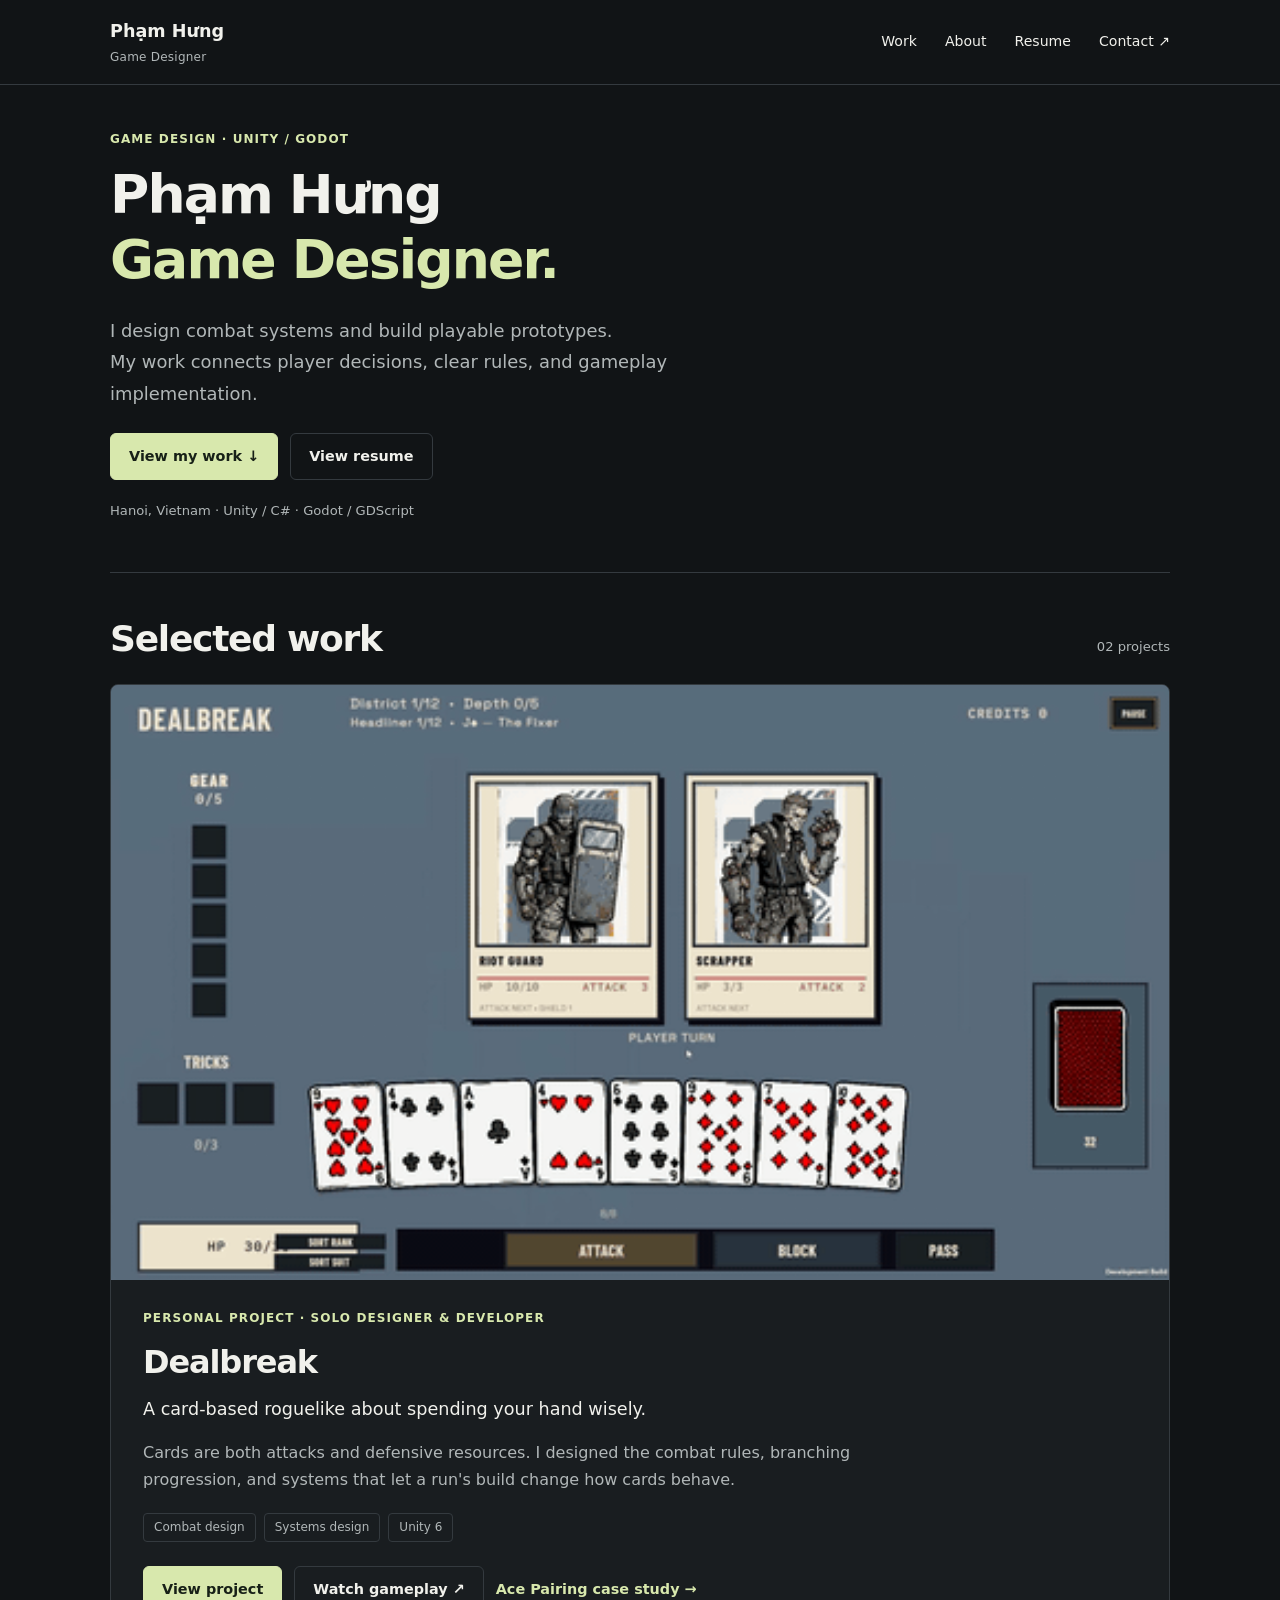
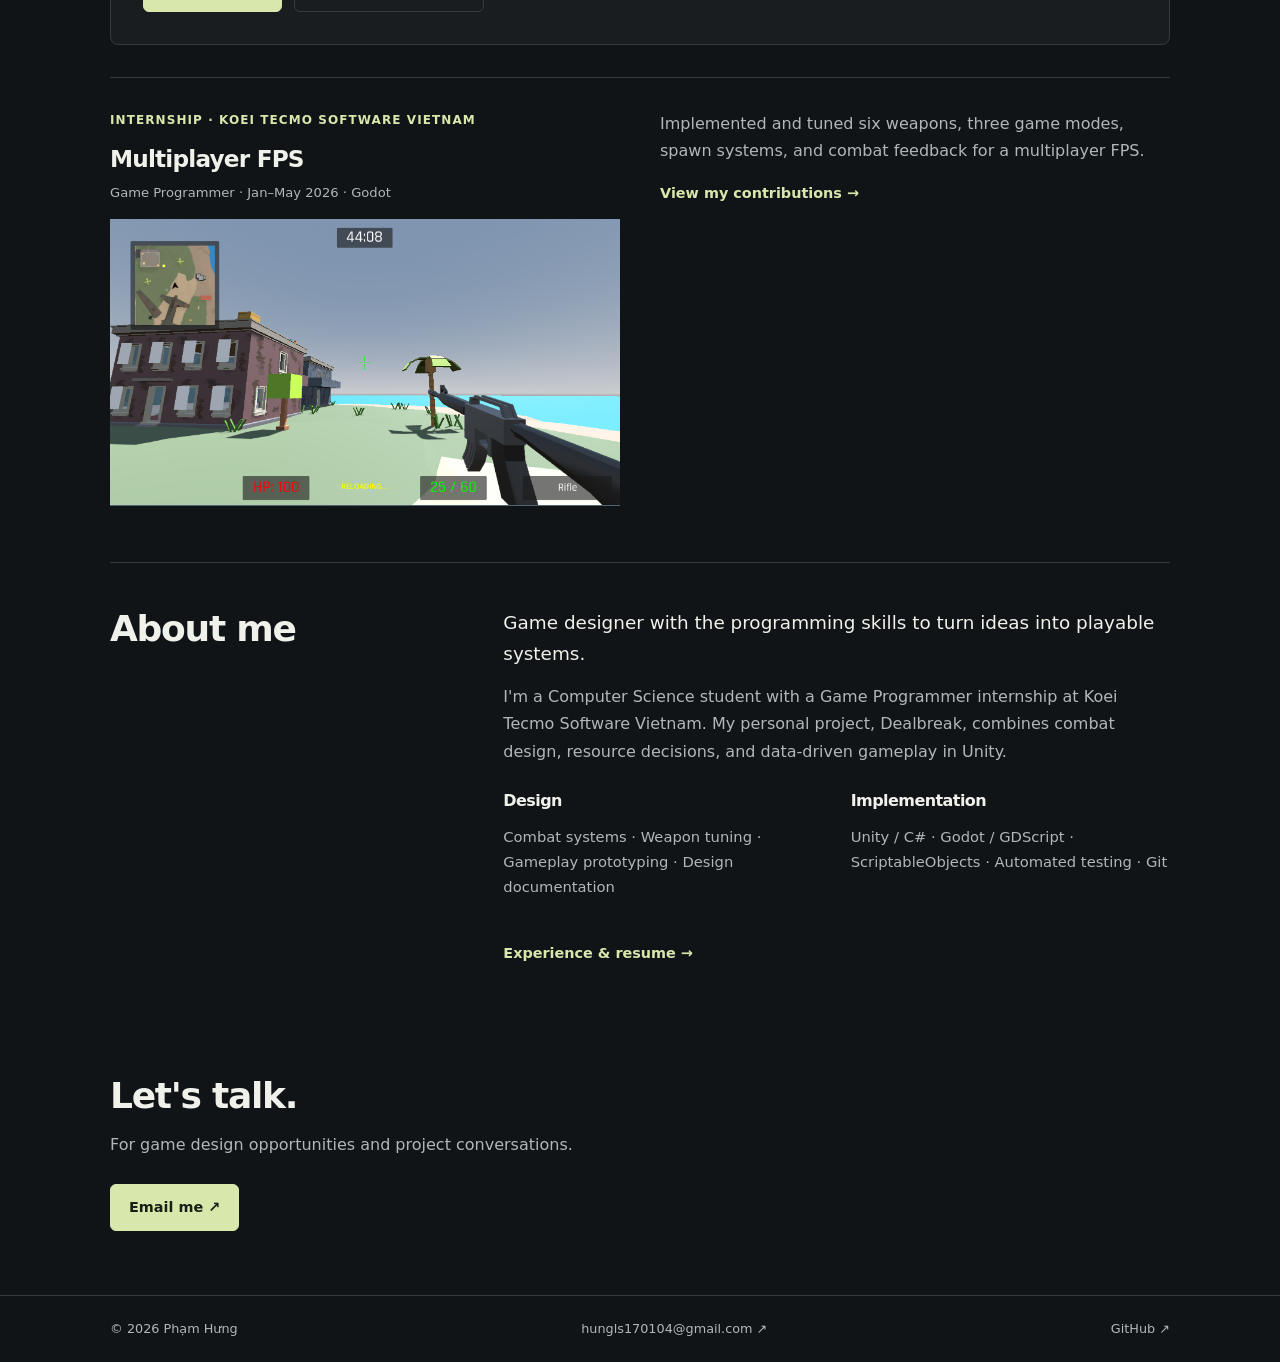
==== commit 8264117f: "Show FPS internship gameplay screenshots in portfolio" ====
--- a/index.html
+++ b/index.html
@@ -3,6 +3,6 @@
 <section class="hero shell"><p class="eyebrow">Game design · Unity / Godot</p><h1>Phạm Hưng<span class="accent">Game Designer.</span></h1><p class="lead">I design combat systems and build playable prototypes.<br> My work connects player decisions, clear rules, and gameplay implementation.</p><div class="btn-row"><a class="btn primary" href="#work">View my work ↓</a><a class="btn outline" href="resume.html">View resume</a></div><p class="tiny">Hanoi, Vietnam · Unity / C# · Godot / GDScript</p></section>
 <section class="section shell" id="work"><div class="section-head"><h2>Selected work</h2><span class="muted">02 projects</span></div>
 <article class="featured"><a class="project-image" href="dealbreak.html" aria-label="Explore Dealbreak"><img src="assets/drag-attack.png" alt="Dealbreak gameplay: a hand of playing cards facing two enemies" width="1920" height="1080" fetchpriority="high"></a><div class="project-copy"><p class="eyebrow">Personal project · Solo designer &amp; developer</p><h3>Dealbreak</h3><p class="subtitle">A card-based roguelike about spending your hand wisely.</p><p>Cards are both attacks and defensive resources. I designed the combat rules, branching progression, and systems that let a run's build change how cards behave.</p><div class="tags"><span>Combat design</span><span>Systems design</span><span>Unity 6</span></div><div class="btn-row"><a class="btn primary" href="dealbreak.html">View project</a><a class="btn outline" href="https://youtu.be/S6R79Jhc0YA" target="_blank" rel="noopener noreferrer">Watch gameplay ↗</a><a class="link" href="ace-pairing.html">Ace Pairing case study →</a></div></div></article>
-<article class="project compact"><div><p class="eyebrow">Internship · Koei Tecmo Software Vietnam</p><h3>Multiplayer FPS</h3><p class="tiny">Game Programmer · Jan–May 2026 · Godot</p></div><div><p>Implemented and tuned six weapons, three game modes, spawn systems, and combat feedback for a multiplayer FPS.</p><a class="link" href="fps.html">View my contributions →</a></div></article></section>
+<article class="project compact"><div><p class="eyebrow">Internship · Koei Tecmo Software Vietnam</p><h3>Multiplayer FPS</h3><p class="tiny">Game Programmer · Jan–May 2026 · Godot</p><a class="project-image" href="fps.html" aria-label="Explore the multiplayer FPS project"><img src="assets/fps-rifle.png" alt="Multiplayer FPS rifle gameplay with minimap and combat HUD" width="1707" height="959" loading="lazy"></a></div><div><p>Implemented and tuned six weapons, three game modes, spawn systems, and combat feedback for a multiplayer FPS.</p><a class="link" href="fps.html">View my contributions →</a></div></article></section>
 <section class="section shell" id="about"><div class="cols"><div><h2>About me</h2></div><div><p class="intro">Game designer with the programming skills to turn ideas into playable systems.</p><p>I'm a Computer Science student with a Game Programmer internship at Koei Tecmo Software Vietnam. My personal project, Dealbreak, combines combat design, resource decisions, and data-driven gameplay in Unity.</p><div class="skills"><div><h3>Design</h3><p>Combat systems · Weapon tuning · Gameplay prototyping · Design documentation</p></div><div><h3>Implementation</h3><p>Unity / C# · Godot / GDScript · ScriptableObjects · Automated testing · Git</p></div></div><a class="link" href="resume.html">Experience &amp; resume →</a></div></div></section>
 <section class="contact shell"><h2>Let's talk.</h2><p>For game design opportunities and project conversations.</p><a class="btn primary" href="mailto:hungls170104@gmail.com">Email me ↗</a></section></main><footer class="footer"><div class="shell"><span>© <span data-year>2026</span> Phạm Hưng</span><a href="mailto:hungls170104@gmail.com">hungls170104@gmail.com ↗</a><a href="https://github.com/phamhung1701" target="_blank" rel="noopener noreferrer">GitHub ↗</a></div></footer><script src="script.js" defer></script></body></html>
--- a/style.css
+++ b/style.css
@@ -1,6 +1,6 @@
 :root{color-scheme:dark;--bg:#111416;--panel:#191d20;--line:#343a3f;--text:#f1f1ec;--muted:#b1b7b8;--accent:#d8e8ad;--max:1060px}
 *{box-sizing:border-box}html{scroll-behavior:smooth}body{margin:0;background:var(--bg);color:var(--text);font:16px/1.7 system-ui,-apple-system,'Segoe UI',sans-serif}a{color:inherit;text-decoration:none}button{font:inherit;cursor:pointer}img{display:block;width:100%;height:auto}h1,h2,h3{margin:0;line-height:1.2;letter-spacing:-.035em}h1{font-size:clamp(2.8rem,6vw,4.3rem)}h2{font-size:clamp(1.7rem,3vw,2.25rem)}h3{font-size:1.45rem}p,li{color:var(--muted)}p{margin:14px 0}a:hover{color:var(--accent)}::selection{background:var(--accent);color:var(--bg)}:focus-visible{outline:2px solid var(--accent);outline-offset:5px}.shell{width:min(calc(100% - 64px),var(--max));margin-inline:auto}.skip{position:absolute;top:-100px;left:15px;padding:10px;background:var(--accent);color:var(--bg);z-index:10}.skip:focus{top:12px}.header{border-bottom:1px solid var(--line)}.nav{height:84px;display:flex;align-items:center;justify-content:space-between;gap:20px}.brand{font-weight:650;font-size:1.1rem}.brand span{display:block;color:var(--muted);font-size:.75rem;font-weight:400;letter-spacing:.02em}.nav-links{display:flex;gap:28px;font-size:.88rem}.menu{display:none;background:var(--panel);color:var(--text);border:1px solid var(--line);padding:7px 14px;border-radius:5px}.hero{padding-block:68px 56px}.hero h1 span{display:block}.eyebrow{color:var(--accent);font-size:.75rem;font-weight:600;letter-spacing:.09em;text-transform:uppercase}.hero .eyebrow{margin-top:0}.lead{font-size:1.12rem;max-width:710px;line-height:1.75}.hero .lead{margin-top:23px}.accent{color:var(--accent)}.serif{font:inherit;letter-spacing:inherit}.tiny,.meta,.caption,.crumb,.muted{font-size:.82rem;color:var(--muted)}.tiny{margin-top:24px}.btn-row{display:flex;align-items:center;gap:12px;flex-wrap:wrap;margin-top:24px}.btn{display:inline-flex;align-items:center;justify-content:center;border:1px solid var(--line);border-radius:6px;padding:10px 18px;min-height:44px;font-size:.9rem;font-weight:600}.btn.primary{background:var(--accent);color:#172017;border-color:var(--accent)}.btn:hover{border-color:var(--accent)}.btn.primary:hover{background:#e5f2c5}.link{display:inline-block;color:var(--accent);font-size:.9rem;font-weight:600}.link:hover{text-decoration:underline;text-underline-offset:4px}.section{padding-block:44px 56px;border-top:1px solid var(--line)}.section-head{display:flex;justify-content:space-between;align-items:baseline;margin-bottom:24px}.featured{border:1px solid var(--line);border-radius:8px;overflow:hidden;background:var(--panel)}.project-image{display:block;background:#526373}.project-image img{aspect-ratio:16/9;object-fit:contain}.project-copy{padding:28px 32px 32px}.project-copy .eyebrow{margin-top:0}.project-copy h3{font-size:2rem}.project-copy p{max-width:790px}.subtitle{color:var(--text);font-size:1.1rem}.project-copy p{max-width:790px}.tags{display:flex;gap:8px;flex-wrap:wrap;margin-top:20px}.tags span{font-size:.75rem;border:1px solid var(--line);padding:3px 10px;border-radius:4px;color:var(--muted)}.project.compact{display:grid;grid-template-columns:1fr 1fr;gap:40px;padding-top:32px;margin-top:32px;border-top:1px solid var(--line)}.compact .tiny{margin-top:10px}.compact .eyebrow{margin-top:0}.compact p:first-child{margin-top:0}.cols{display:grid;grid-template-columns:1fr 2fr;gap:60px}.intro{color:var(--text);font-size:1.15rem;margin-top:0}.skills{display:grid;grid-template-columns:1fr 1fr;gap:28px;margin:26px 0}.skills h3{font-size:1rem}.skills p{font-size:.92rem}.contact{padding-block:52px 64px}.contact .btn{margin-top:12px}.footer{border-top:1px solid var(--line);padding-block:22px;font-size:.8rem;color:var(--muted)}.footer .shell{display:flex;gap:20px;justify-content:space-between;flex-wrap:wrap}
-.page-hero{padding-block:42px}.page-hero .eyebrow{margin-top:28px}.page-hero h1{margin-block:12px 18px}.facts{display:grid;grid-template-columns:repeat(4,minmax(0,1fr));gap:20px;border-top:1px solid var(--line);padding-top:22px;margin:28px 0 0}.facts dt{font-size:.74rem;color:var(--muted)}.facts dd{margin:5px 0 0;font-size:.9rem}.case-body{display:grid;grid-template-columns:155px minmax(0,1fr);gap:48px;border-top:1px solid var(--line);padding-block:40px 30px}.case-nav{position:sticky;top:28px;align-self:start;display:grid;gap:12px;font-size:.82rem;color:var(--muted)}.case-content section{margin-bottom:48px;scroll-margin-top:24px}.case-content h2{margin-bottom:20px}.case-content h3{font-size:1.05rem;margin:20px 0 8px}.case-content li{margin-bottom:8px}.pairs{display:grid;grid-template-columns:1fr 1fr;gap:28px;margin-top:24px}.pairs>div{border-top:1px solid var(--line)}.pairs h3{margin-top:18px}.media{margin:26px 0;border:1px solid var(--line);border-radius:6px;overflow:hidden;background:var(--panel)}.media img{aspect-ratio:16/9;object-fit:contain;background:#526373}.media figcaption{display:flex;align-items:center;justify-content:space-between;gap:16px;padding:12px 15px;color:var(--muted);font-size:.78rem}.motion-toggle{flex-shrink:0;border:1px solid var(--line);background:transparent;color:var(--accent);border-radius:4px;padding:6px 12px;font-size:.78rem;min-height:36px}.motion-toggle:hover{border-color:var(--accent)}details{border-block:1px solid var(--line);padding:15px 0;margin:24px 0}summary{cursor:pointer;font-size:.9rem;color:var(--accent);min-height:28px}details[open] summary{margin-bottom:16px}.extra-previews .media:first-child{margin-top:16px}.media-grid,.doc-grid{display:grid;grid-template-columns:1fr 1fr;gap:18px}.media-grid .media{margin-top:0}.doc-grid{margin:24px 0}.doc-card{border:1px solid var(--line);padding:22px;border-radius:6px;background:var(--panel)}.doc-card:hover{border-color:var(--accent)}.doc-card h3{margin:0}.doc-card p{font-size:.9rem}.rule-table-wrap{overflow-x:auto;border:1px solid var(--line);border-radius:6px;margin:24px 0}.rule-table{width:100%;border-collapse:collapse;text-align:left;font-size:.9rem}.rule-table td,.rule-table th{padding:13px 16px;border-bottom:1px solid var(--line)}.rule-table th{background:var(--panel)}.rule-table td{color:var(--muted)}.rule-table td:first-child{color:var(--text);white-space:nowrap}.rule-table tr:last-child td{border-bottom:0}.callout{padding:18px 22px;border-left:2px solid var(--accent);background:var(--panel);margin:24px 0}.callout p{margin:0}.resume-wrap{max-width:900px;padding-block:44px 64px}.resume-wrap>h1{font-size:clamp(2rem,4vw,3rem);margin-top:15px}.resume-paper{color-scheme:light;background:#f7f7f2;color:#202829;padding:40px 48px;margin-top:30px;border-radius:5px}.resume-paper h1{font-size:2rem;margin:0}.resume-paper h2{font-size:1.1rem;border-bottom:1px solid #b9c0be;padding-bottom:5px;margin:24px 0 12px}.resume-paper h3{font-size:1rem}.resume-paper p,.resume-paper li{color:#3d4848;font-size:.9rem;line-height:1.6}.resume-paper ul{padding-left:20px}.resume-paper li{margin-bottom:5px}.resume-paper a{color:#35562b;text-decoration:underline}.resume-row{display:flex;justify-content:space-between;gap:20px}.resume-row span{font-size:.82rem;white-space:nowrap}.resume-sub{font-style:italic;margin-top:5px}.print-note{font-size:.8rem}.case-content code{overflow-wrap:anywhere}
+.page-hero{padding-block:42px}.page-hero .eyebrow{margin-top:28px}.page-hero h1{margin-block:12px 18px}.facts{display:grid;grid-template-columns:repeat(4,minmax(0,1fr));gap:20px;border-top:1px solid var(--line);padding-top:22px;margin:28px 0 0}.facts dt{font-size:.74rem;color:var(--muted)}.facts dd{margin:5px 0 0;font-size:.9rem}.case-body{display:grid;grid-template-columns:155px minmax(0,1fr);gap:48px;border-top:1px solid var(--line);padding-block:40px 30px}.case-nav{position:sticky;top:28px;align-self:start;display:grid;gap:12px;font-size:.82rem;color:var(--muted)}.case-content section{margin-bottom:48px;scroll-margin-top:24px}.case-content h2{margin-bottom:20px}.case-content h3{font-size:1.05rem;margin:20px 0 8px}.case-content li{margin-bottom:8px}.pairs{display:grid;grid-template-columns:1fr 1fr;gap:28px;margin-top:24px}.pairs>div{border-top:1px solid var(--line)}.pairs h3{margin-top:18px}.media{margin:26px 0;border:1px solid var(--line);border-radius:6px;overflow:hidden;background:var(--panel)}.media img{aspect-ratio:16/9;object-fit:contain;background:#526373}.media figcaption{display:flex;align-items:center;justify-content:space-between;gap:16px;padding:12px 15px;color:var(--muted);font-size:.78rem}details{border-block:1px solid var(--line);padding:15px 0;margin:24px 0}summary{cursor:pointer;font-size:.9rem;color:var(--accent);min-height:28px}details[open] summary{margin-bottom:16px}.extra-previews .media:first-child{margin-top:16px}.media-grid,.doc-grid{display:grid;grid-template-columns:1fr 1fr;gap:18px}.media-grid .media{margin-top:0}.doc-grid{margin:24px 0}.doc-card{border:1px solid var(--line);padding:22px;border-radius:6px;background:var(--panel)}.doc-card:hover{border-color:var(--accent)}.doc-card h3{margin:0}.doc-card p{font-size:.9rem}.rule-table-wrap{overflow-x:auto;border:1px solid var(--line);border-radius:6px;margin:24px 0}.rule-table{width:100%;border-collapse:collapse;text-align:left;font-size:.9rem}.rule-table td,.rule-table th{padding:13px 16px;border-bottom:1px solid var(--line)}.rule-table th{background:var(--panel)}.rule-table td{color:var(--muted)}.rule-table td:first-child{color:var(--text);white-space:nowrap}.rule-table tr:last-child td{border-bottom:0}.callout{padding:18px 22px;border-left:2px solid var(--accent);background:var(--panel);margin:24px 0}.callout p{margin:0}.resume-wrap{max-width:900px;padding-block:44px 64px}.resume-wrap>h1{font-size:clamp(2rem,4vw,3rem);margin-top:15px}.resume-paper{color-scheme:light;background:#f7f7f2;color:#202829;padding:40px 48px;margin-top:30px;border-radius:5px}.resume-paper h1{font-size:2rem;margin:0}.resume-paper h2{font-size:1.1rem;border-bottom:1px solid #b9c0be;padding-bottom:5px;margin:24px 0 12px}.resume-paper h3{font-size:1rem}.resume-paper p,.resume-paper li{color:#3d4848;font-size:.9rem;line-height:1.6}.resume-paper ul{padding-left:20px}.resume-paper li{margin-bottom:5px}.resume-paper a{color:#35562b;text-decoration:underline}.resume-row{display:flex;justify-content:space-between;gap:20px}.resume-row span{font-size:.82rem;white-space:nowrap}.resume-sub{font-style:italic;margin-top:5px}.print-note{font-size:.8rem}.case-content code{overflow-wrap:anywhere}
 @media(max-width:760px){.shell{width:calc(100% - 36px)}.nav{height:72px}.menu{display:block}.nav-links{display:none;position:absolute;top:72px;left:0;right:0;background:var(--panel);border-bottom:1px solid var(--line);padding:20px;z-index:5;flex-direction:column;gap:18px}.nav-links.open{display:flex}.hero{padding-block:44px}.hero .lead br{display:none}.section{padding-block:32px 40px}.project-copy{padding:22px}.project.compact,.cols{grid-template-columns:1fr;gap:16px}.compact p:first-child{margin-top:8px}.skills{gap:20px}.case-body{grid-template-columns:1fr;gap:30px;padding-top:26px}.case-nav{position:static;display:flex;gap:10px 18px;flex-wrap:wrap}.facts{grid-template-columns:1fr 1fr;gap:20px}.pairs{grid-template-columns:1fr;gap:8px}.doc-grid,.media-grid{grid-template-columns:1fr}.media figcaption{align-items:flex-start}.resume-paper{padding:26px 22px}.resume-row{display:block}.resume-row span{display:block;margin-top:5px}.footer .shell{justify-content:flex-start}.page-hero{padding-block:32px}}
 @media(max-width:390px){.media figcaption{flex-direction:column;gap:8px}.skills{grid-template-columns:1fr}.btn-row .btn{font-size:.82rem;padding-inline:14px}}
 @media(prefers-reduced-motion:reduce){html{scroll-behavior:auto}}
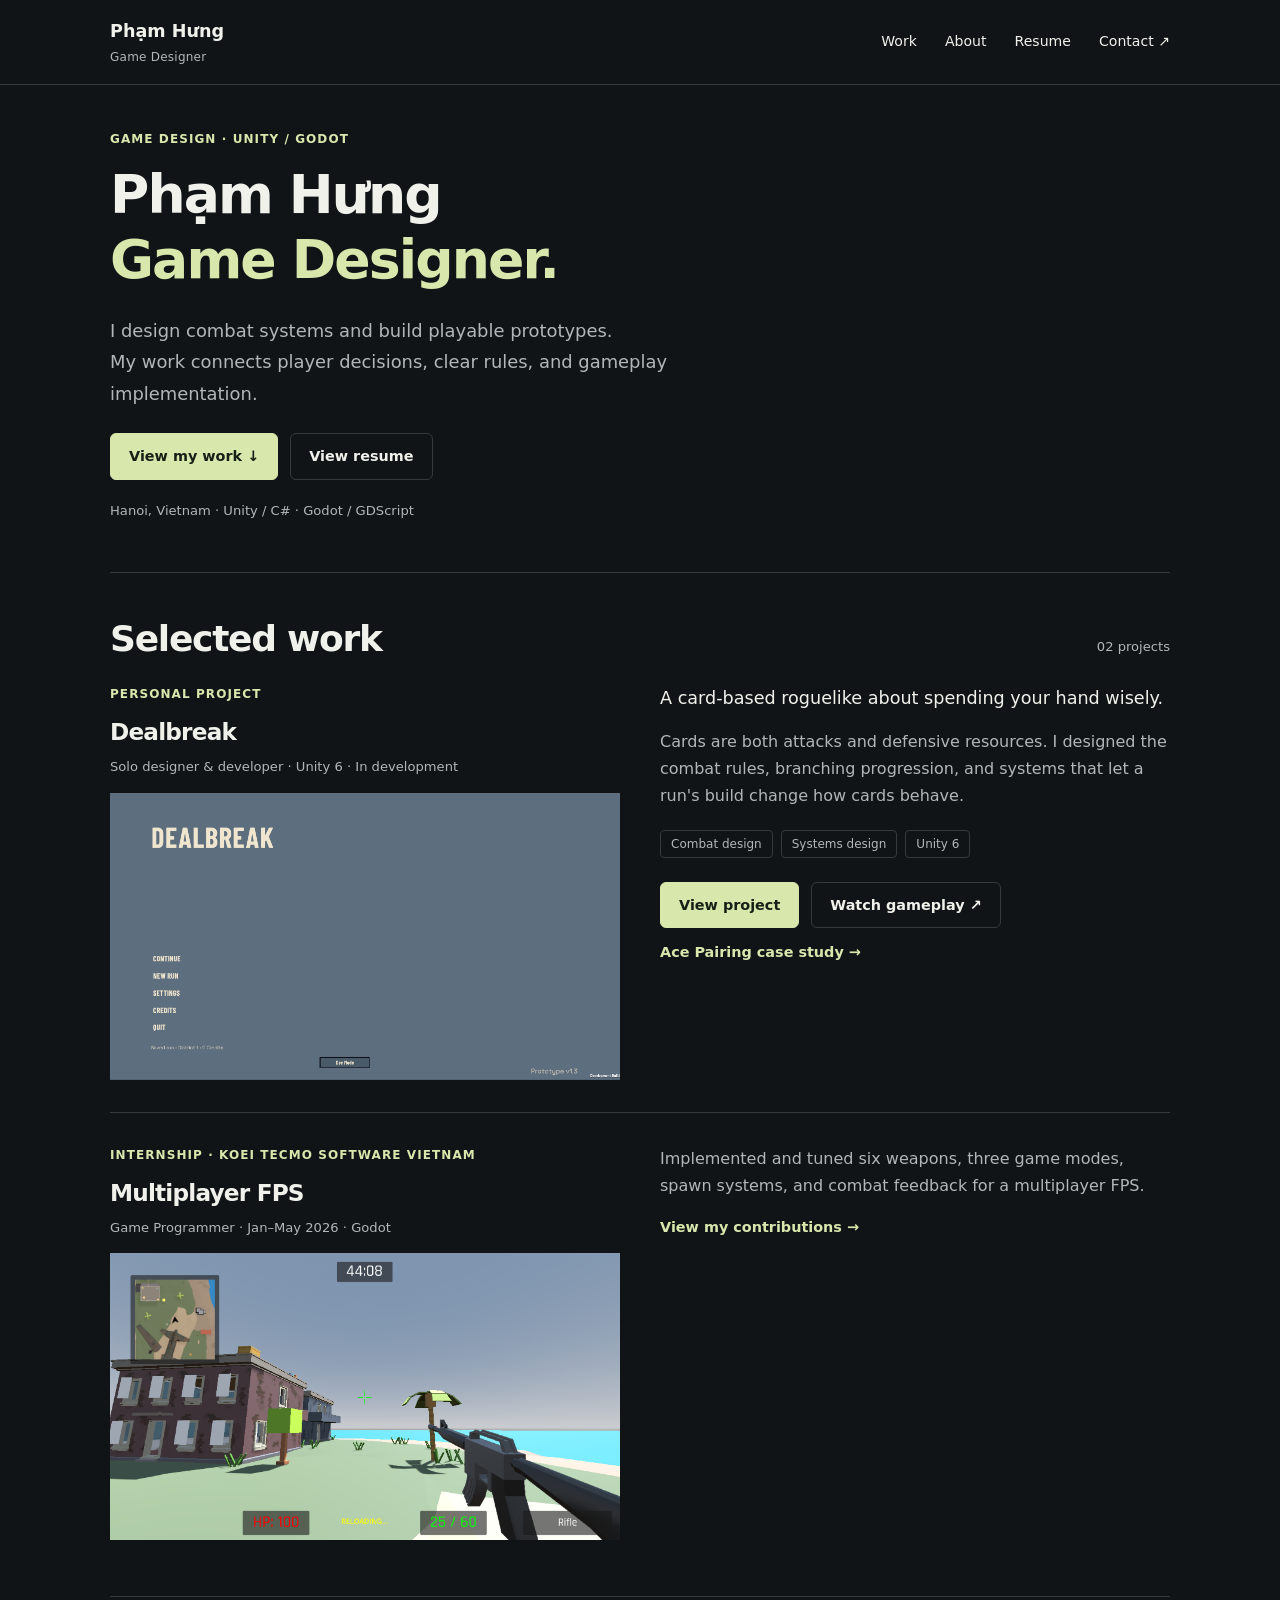
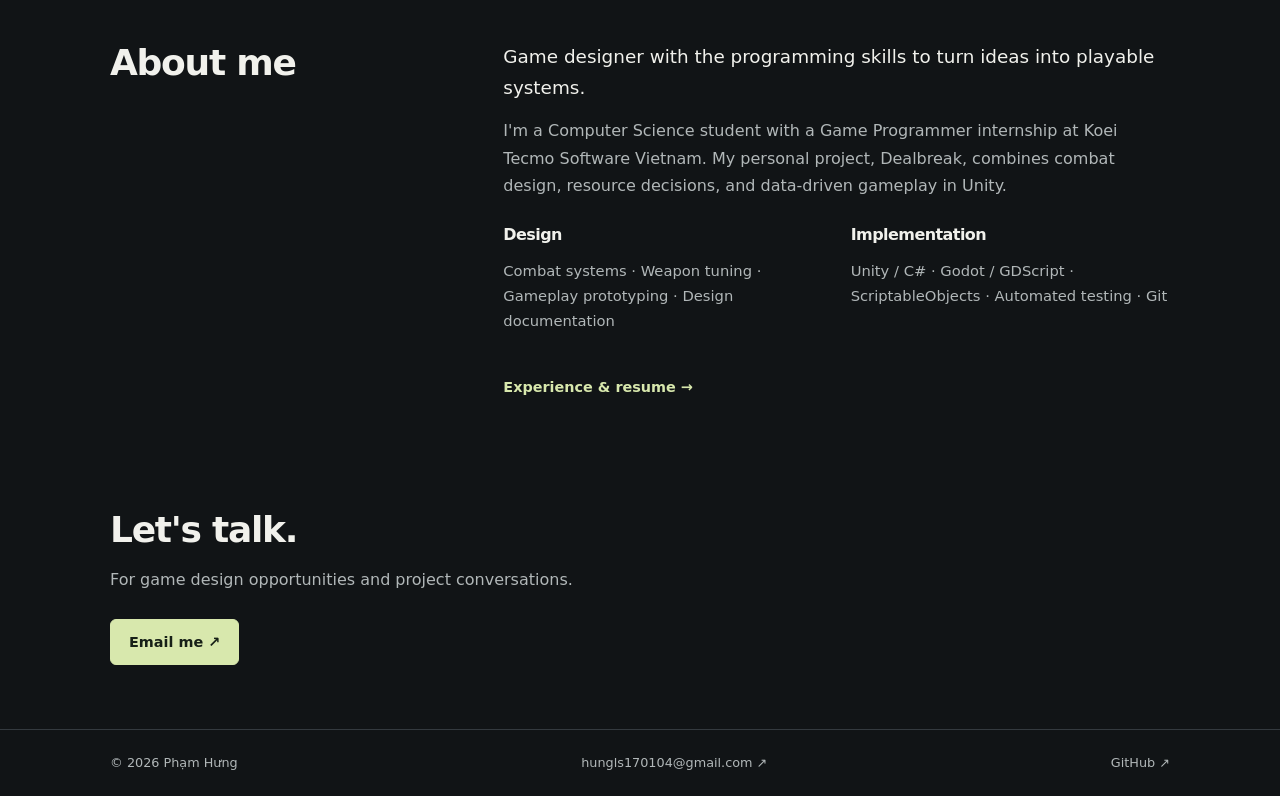
==== commit eff52c5c: "Use sharper Dealbreak thumbnail and compact project layout" ====
--- a/index.html
+++ b/index.html
@@ -2,7 +2,7 @@
 <html lang="en"><head><meta charset="utf-8"><meta name="viewport" content="width=device-width,initial-scale=1"><meta name="theme-color" content="#111416"><meta name="description" content="Phạm Hưng — Game Designer with Unity and Godot experience. Explore Dealbreak, combat design, and multiplayer FPS contributions."><title>Game Design Portfolio — Phạm Hưng</title><link rel="icon" href="favicon.svg" type="image/svg+xml"><link rel="stylesheet" href="style.css"></head><body><a class="skip" href="#main">Skip to content</a><header class="header"><div class="shell nav"><a class="brand" href="index.html">Phạm Hưng<span>Game Designer</span></a><button class="menu" aria-label="Toggle menu" aria-controls="navlinks" aria-expanded="false">Menu</button><nav id="navlinks" class="nav-links" aria-label="Main navigation"><a href="index.html#work">Work</a><a href="index.html#about">About</a><a href="resume.html">Resume</a><a href="mailto:hungls170104@gmail.com">Contact ↗</a></nav></div></header><main id="main">
 <section class="hero shell"><p class="eyebrow">Game design · Unity / Godot</p><h1>Phạm Hưng<span class="accent">Game Designer.</span></h1><p class="lead">I design combat systems and build playable prototypes.<br> My work connects player decisions, clear rules, and gameplay implementation.</p><div class="btn-row"><a class="btn primary" href="#work">View my work ↓</a><a class="btn outline" href="resume.html">View resume</a></div><p class="tiny">Hanoi, Vietnam · Unity / C# · Godot / GDScript</p></section>
 <section class="section shell" id="work"><div class="section-head"><h2>Selected work</h2><span class="muted">02 projects</span></div>
-<article class="featured"><a class="project-image" href="dealbreak.html" aria-label="Explore Dealbreak"><img src="assets/drag-attack.png" alt="Dealbreak gameplay: a hand of playing cards facing two enemies" width="1920" height="1080" fetchpriority="high"></a><div class="project-copy"><p class="eyebrow">Personal project · Solo designer &amp; developer</p><h3>Dealbreak</h3><p class="subtitle">A card-based roguelike about spending your hand wisely.</p><p>Cards are both attacks and defensive resources. I designed the combat rules, branching progression, and systems that let a run's build change how cards behave.</p><div class="tags"><span>Combat design</span><span>Systems design</span><span>Unity 6</span></div><div class="btn-row"><a class="btn primary" href="dealbreak.html">View project</a><a class="btn outline" href="https://youtu.be/S6R79Jhc0YA" target="_blank" rel="noopener noreferrer">Watch gameplay ↗</a><a class="link" href="ace-pairing.html">Ace Pairing case study →</a></div></div></article>
+<article class="project compact"><div><p class="eyebrow">Personal project</p><h3>Dealbreak</h3><p class="tiny">Solo designer &amp; developer · Unity 6 · In development</p><a class="project-image" href="dealbreak.html" aria-label="Explore Dealbreak"><img src="assets/main-menu.png" alt="Dealbreak main menu with the game title" width="1917" height="1078" fetchpriority="high"></a></div><div><p class="subtitle">A card-based roguelike about spending your hand wisely.</p><p>Cards are both attacks and defensive resources. I designed the combat rules, branching progression, and systems that let a run's build change how cards behave.</p><div class="tags"><span>Combat design</span><span>Systems design</span><span>Unity 6</span></div><div class="btn-row"><a class="btn primary" href="dealbreak.html">View project</a><a class="btn outline" href="https://youtu.be/S6R79Jhc0YA" target="_blank" rel="noopener noreferrer">Watch gameplay ↗</a><a class="link" href="ace-pairing.html">Ace Pairing case study →</a></div></div></article>
 <article class="project compact"><div><p class="eyebrow">Internship · Koei Tecmo Software Vietnam</p><h3>Multiplayer FPS</h3><p class="tiny">Game Programmer · Jan–May 2026 · Godot</p><a class="project-image" href="fps.html" aria-label="Explore the multiplayer FPS project"><img src="assets/fps-rifle.png" alt="Multiplayer FPS rifle gameplay with minimap and combat HUD" width="1707" height="959" loading="lazy"></a></div><div><p>Implemented and tuned six weapons, three game modes, spawn systems, and combat feedback for a multiplayer FPS.</p><a class="link" href="fps.html">View my contributions →</a></div></article></section>
 <section class="section shell" id="about"><div class="cols"><div><h2>About me</h2></div><div><p class="intro">Game designer with the programming skills to turn ideas into playable systems.</p><p>I'm a Computer Science student with a Game Programmer internship at Koei Tecmo Software Vietnam. My personal project, Dealbreak, combines combat design, resource decisions, and data-driven gameplay in Unity.</p><div class="skills"><div><h3>Design</h3><p>Combat systems · Weapon tuning · Gameplay prototyping · Design documentation</p></div><div><h3>Implementation</h3><p>Unity / C# · Godot / GDScript · ScriptableObjects · Automated testing · Git</p></div></div><a class="link" href="resume.html">Experience &amp; resume →</a></div></div></section>
 <section class="contact shell"><h2>Let's talk.</h2><p>For game design opportunities and project conversations.</p><a class="btn primary" href="mailto:hungls170104@gmail.com">Email me ↗</a></section></main><footer class="footer"><div class="shell"><span>© <span data-year>2026</span> Phạm Hưng</span><a href="mailto:hungls170104@gmail.com">hungls170104@gmail.com ↗</a><a href="https://github.com/phamhung1701" target="_blank" rel="noopener noreferrer">GitHub ↗</a></div></footer><script src="script.js" defer></script></body></html>
--- a/style.css
+++ b/style.css
@@ -7,3 +7,5 @@
 @media print{.header,.footer,.no-print,.skip{display:none!important}body{background:white;color:black}.resume-wrap{width:100%;padding:0}.resume-wrap>.eyebrow,.resume-wrap>h1{display:none}.resume-paper{margin:0;padding:0;border:0;background:white}.resume-paper h2{margin-top:14px}.resume-paper p,.resume-paper li{font-size:9.5pt}.resume-paper li{margin-bottom:2px}@page{size:A4;margin:15mm}}
 
 .hero{padding-block:44px 36px}.hero h1{font-size:clamp(2.6rem,4.5vw,3.35rem)}.hero .tiny{margin-top:20px}
+
+.project.compact:first-of-type{margin-top:0;padding-top:0;border-top:0}
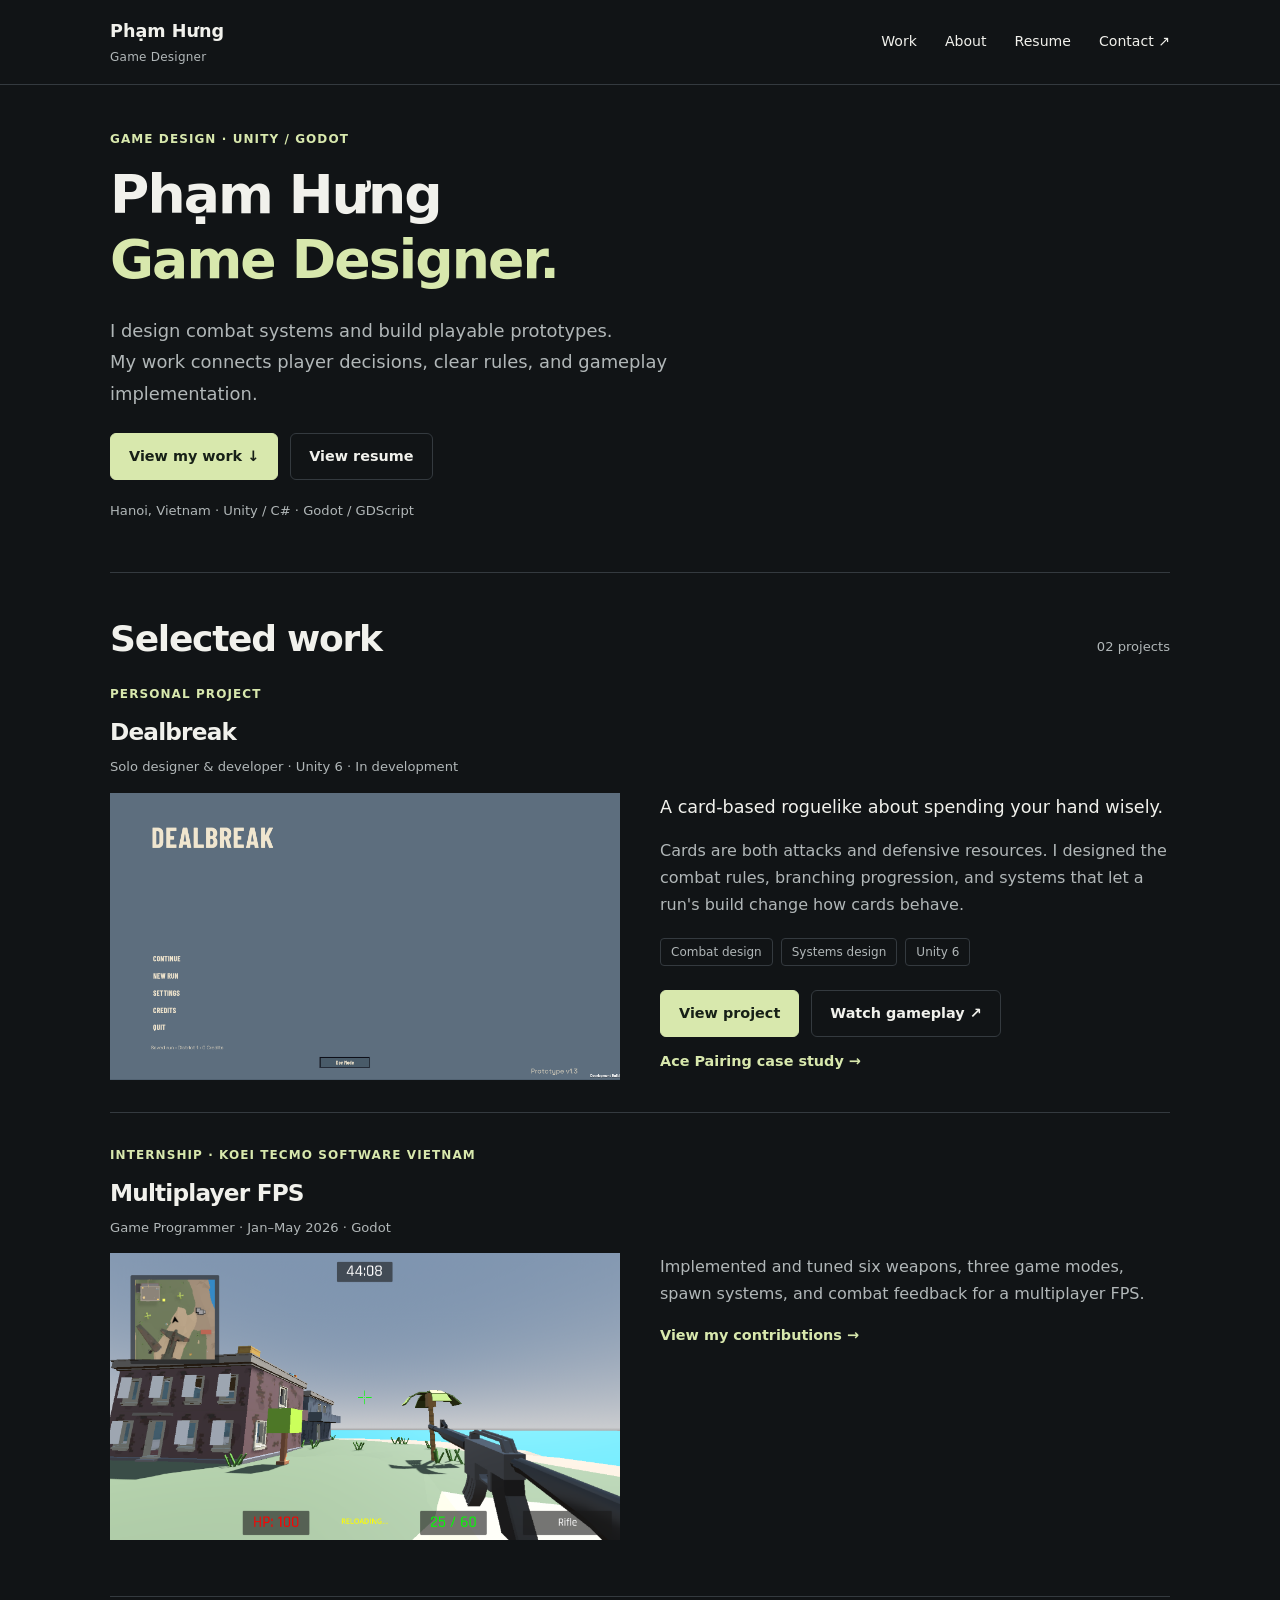
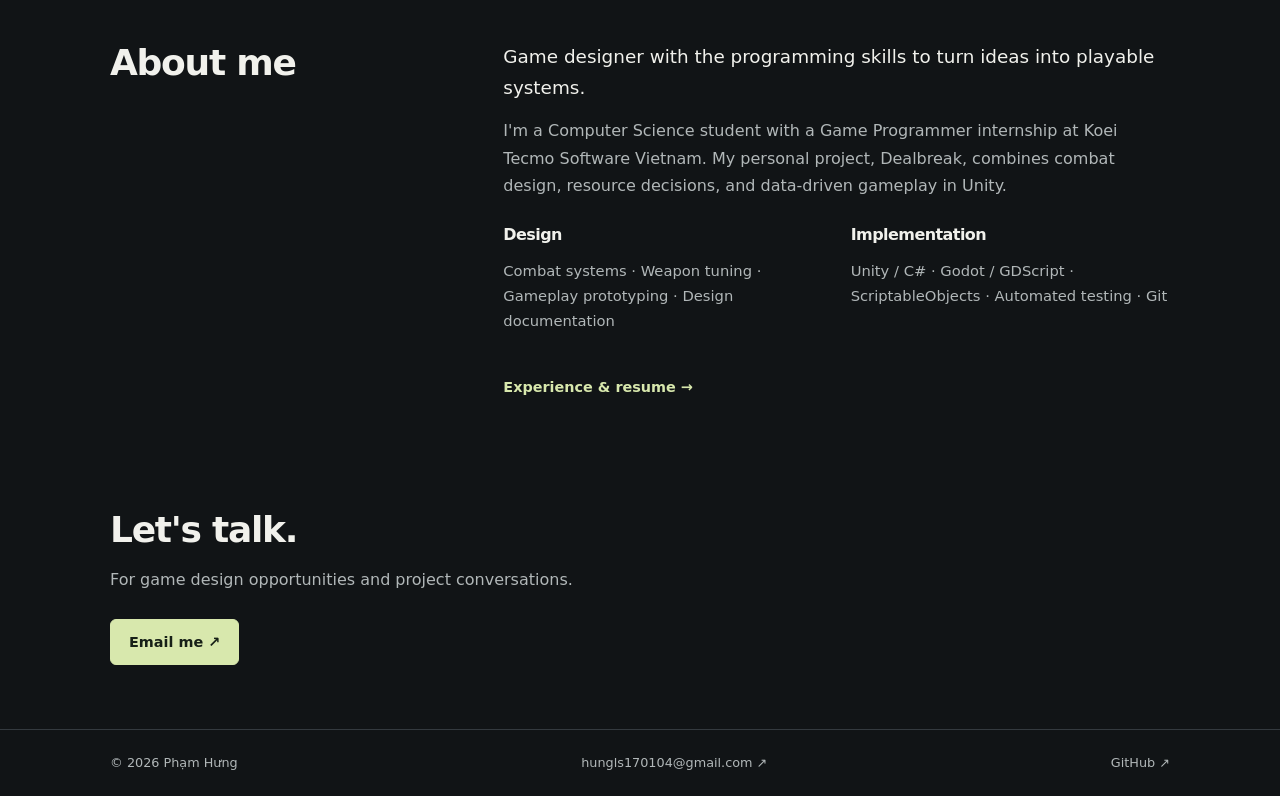
==== commit cac08307: "Align project descriptions with image tops on homepage" ====
--- a/index.html
+++ b/index.html
@@ -2,7 +2,7 @@
 <html lang="en"><head><meta charset="utf-8"><meta name="viewport" content="width=device-width,initial-scale=1"><meta name="theme-color" content="#111416"><meta name="description" content="Phạm Hưng — Game Designer with Unity and Godot experience. Explore Dealbreak, combat design, and multiplayer FPS contributions."><title>Game Design Portfolio — Phạm Hưng</title><link rel="icon" href="favicon.svg" type="image/svg+xml"><link rel="stylesheet" href="style.css"></head><body><a class="skip" href="#main">Skip to content</a><header class="header"><div class="shell nav"><a class="brand" href="index.html">Phạm Hưng<span>Game Designer</span></a><button class="menu" aria-label="Toggle menu" aria-controls="navlinks" aria-expanded="false">Menu</button><nav id="navlinks" class="nav-links" aria-label="Main navigation"><a href="index.html#work">Work</a><a href="index.html#about">About</a><a href="resume.html">Resume</a><a href="mailto:hungls170104@gmail.com">Contact ↗</a></nav></div></header><main id="main">
 <section class="hero shell"><p class="eyebrow">Game design · Unity / Godot</p><h1>Phạm Hưng<span class="accent">Game Designer.</span></h1><p class="lead">I design combat systems and build playable prototypes.<br> My work connects player decisions, clear rules, and gameplay implementation.</p><div class="btn-row"><a class="btn primary" href="#work">View my work ↓</a><a class="btn outline" href="resume.html">View resume</a></div><p class="tiny">Hanoi, Vietnam · Unity / C# · Godot / GDScript</p></section>
 <section class="section shell" id="work"><div class="section-head"><h2>Selected work</h2><span class="muted">02 projects</span></div>
-<article class="project compact"><div><p class="eyebrow">Personal project</p><h3>Dealbreak</h3><p class="tiny">Solo designer &amp; developer · Unity 6 · In development</p><a class="project-image" href="dealbreak.html" aria-label="Explore Dealbreak"><img src="assets/main-menu.png" alt="Dealbreak main menu with the game title" width="1917" height="1078" fetchpriority="high"></a></div><div><p class="subtitle">A card-based roguelike about spending your hand wisely.</p><p>Cards are both attacks and defensive resources. I designed the combat rules, branching progression, and systems that let a run's build change how cards behave.</p><div class="tags"><span>Combat design</span><span>Systems design</span><span>Unity 6</span></div><div class="btn-row"><a class="btn primary" href="dealbreak.html">View project</a><a class="btn outline" href="https://youtu.be/S6R79Jhc0YA" target="_blank" rel="noopener noreferrer">Watch gameplay ↗</a><a class="link" href="ace-pairing.html">Ace Pairing case study →</a></div></div></article>
-<article class="project compact"><div><p class="eyebrow">Internship · Koei Tecmo Software Vietnam</p><h3>Multiplayer FPS</h3><p class="tiny">Game Programmer · Jan–May 2026 · Godot</p><a class="project-image" href="fps.html" aria-label="Explore the multiplayer FPS project"><img src="assets/fps-rifle.png" alt="Multiplayer FPS rifle gameplay with minimap and combat HUD" width="1707" height="959" loading="lazy"></a></div><div><p>Implemented and tuned six weapons, three game modes, spawn systems, and combat feedback for a multiplayer FPS.</p><a class="link" href="fps.html">View my contributions →</a></div></article></section>
+<article class="project compact"><div class="project-heading"><p class="eyebrow">Personal project</p><h3>Dealbreak</h3><p class="tiny">Solo designer &amp; developer · Unity 6 · In development</p></div><a class="project-image" href="dealbreak.html" aria-label="Explore Dealbreak"><img src="assets/main-menu.png" alt="Dealbreak main menu with the game title" width="1917" height="1078" fetchpriority="high"></a><div class="project-description"><p class="subtitle">A card-based roguelike about spending your hand wisely.</p><p>Cards are both attacks and defensive resources. I designed the combat rules, branching progression, and systems that let a run's build change how cards behave.</p><div class="tags"><span>Combat design</span><span>Systems design</span><span>Unity 6</span></div><div class="btn-row"><a class="btn primary" href="dealbreak.html">View project</a><a class="btn outline" href="https://youtu.be/S6R79Jhc0YA" target="_blank" rel="noopener noreferrer">Watch gameplay ↗</a><a class="link" href="ace-pairing.html">Ace Pairing case study →</a></div></div></article>
+<article class="project compact"><div class="project-heading"><p class="eyebrow">Internship · Koei Tecmo Software Vietnam</p><h3>Multiplayer FPS</h3><p class="tiny">Game Programmer · Jan–May 2026 · Godot</p></div><a class="project-image" href="fps.html" aria-label="Explore the multiplayer FPS project"><img src="assets/fps-rifle.png" alt="Multiplayer FPS rifle gameplay with minimap and combat HUD" width="1707" height="959" loading="lazy"></a><div class="project-description"><p>Implemented and tuned six weapons, three game modes, spawn systems, and combat feedback for a multiplayer FPS.</p><a class="link" href="fps.html">View my contributions →</a></div></article></section>
 <section class="section shell" id="about"><div class="cols"><div><h2>About me</h2></div><div><p class="intro">Game designer with the programming skills to turn ideas into playable systems.</p><p>I'm a Computer Science student with a Game Programmer internship at Koei Tecmo Software Vietnam. My personal project, Dealbreak, combines combat design, resource decisions, and data-driven gameplay in Unity.</p><div class="skills"><div><h3>Design</h3><p>Combat systems · Weapon tuning · Gameplay prototyping · Design documentation</p></div><div><h3>Implementation</h3><p>Unity / C# · Godot / GDScript · ScriptableObjects · Automated testing · Git</p></div></div><a class="link" href="resume.html">Experience &amp; resume →</a></div></div></section>
 <section class="contact shell"><h2>Let's talk.</h2><p>For game design opportunities and project conversations.</p><a class="btn primary" href="mailto:hungls170104@gmail.com">Email me ↗</a></section></main><footer class="footer"><div class="shell"><span>© <span data-year>2026</span> Phạm Hưng</span><a href="mailto:hungls170104@gmail.com">hungls170104@gmail.com ↗</a><a href="https://github.com/phamhung1701" target="_blank" rel="noopener noreferrer">GitHub ↗</a></div></footer><script src="script.js" defer></script></body></html>
--- a/style.css
+++ b/style.css
@@ -9,3 +9,14 @@
 .hero{padding-block:44px 36px}.hero h1{font-size:clamp(2.6rem,4.5vw,3.35rem)}.hero .tiny{margin-top:20px}
 
 .project.compact:first-of-type{margin-top:0;padding-top:0;border-top:0}
+
+/* Align project descriptions with their images below the headings. */
+.project.compact{row-gap:0;grid-template-rows:auto auto}
+.project.compact>.project-heading{grid-column:1;grid-row:1}
+.project.compact>.project-image{grid-column:1;grid-row:2;align-self:start}
+.project.compact>.project-description{grid-column:2;grid-row:2}
+.project.compact>.project-description>p:first-child{margin-top:0}
+@media(max-width:760px){
+  .project.compact{row-gap:16px;grid-template-rows:none}
+  .project.compact>.project-heading,.project.compact>.project-image,.project.compact>.project-description{grid-column:1;grid-row:auto}
+}
